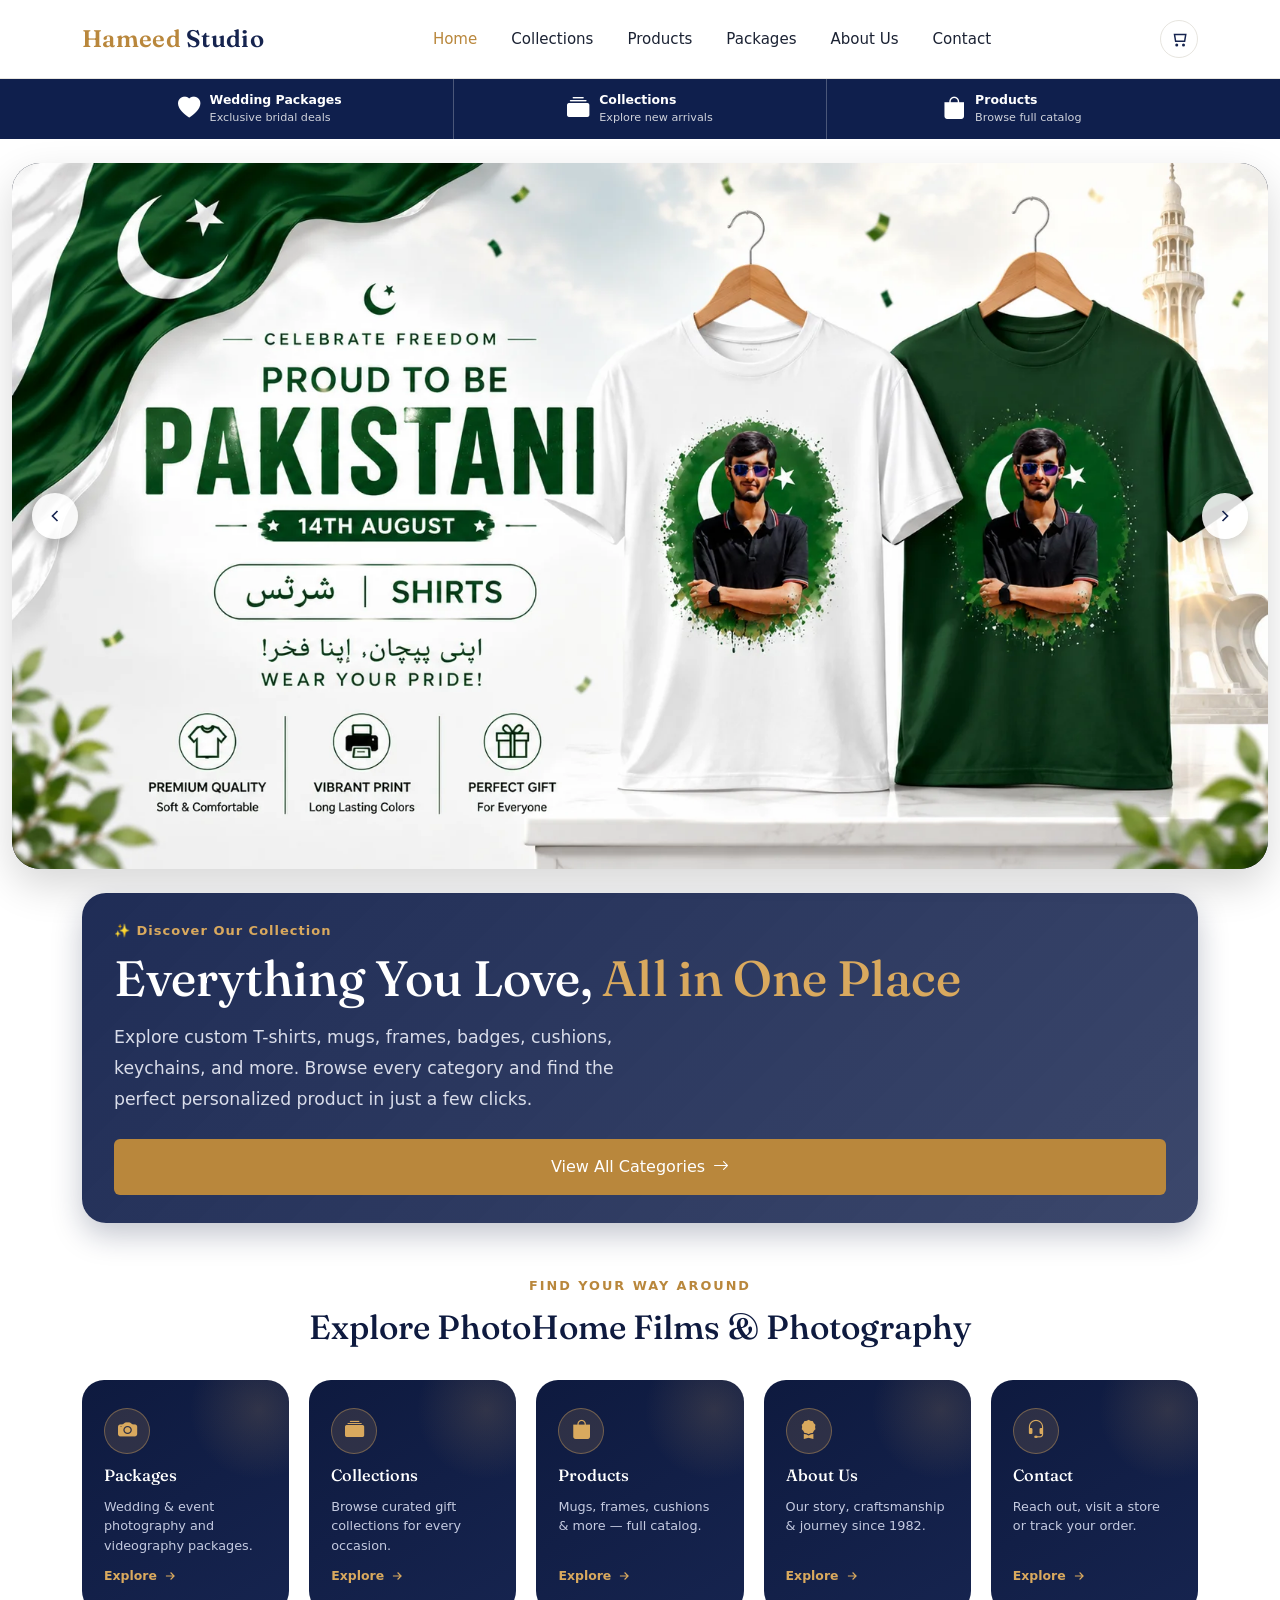
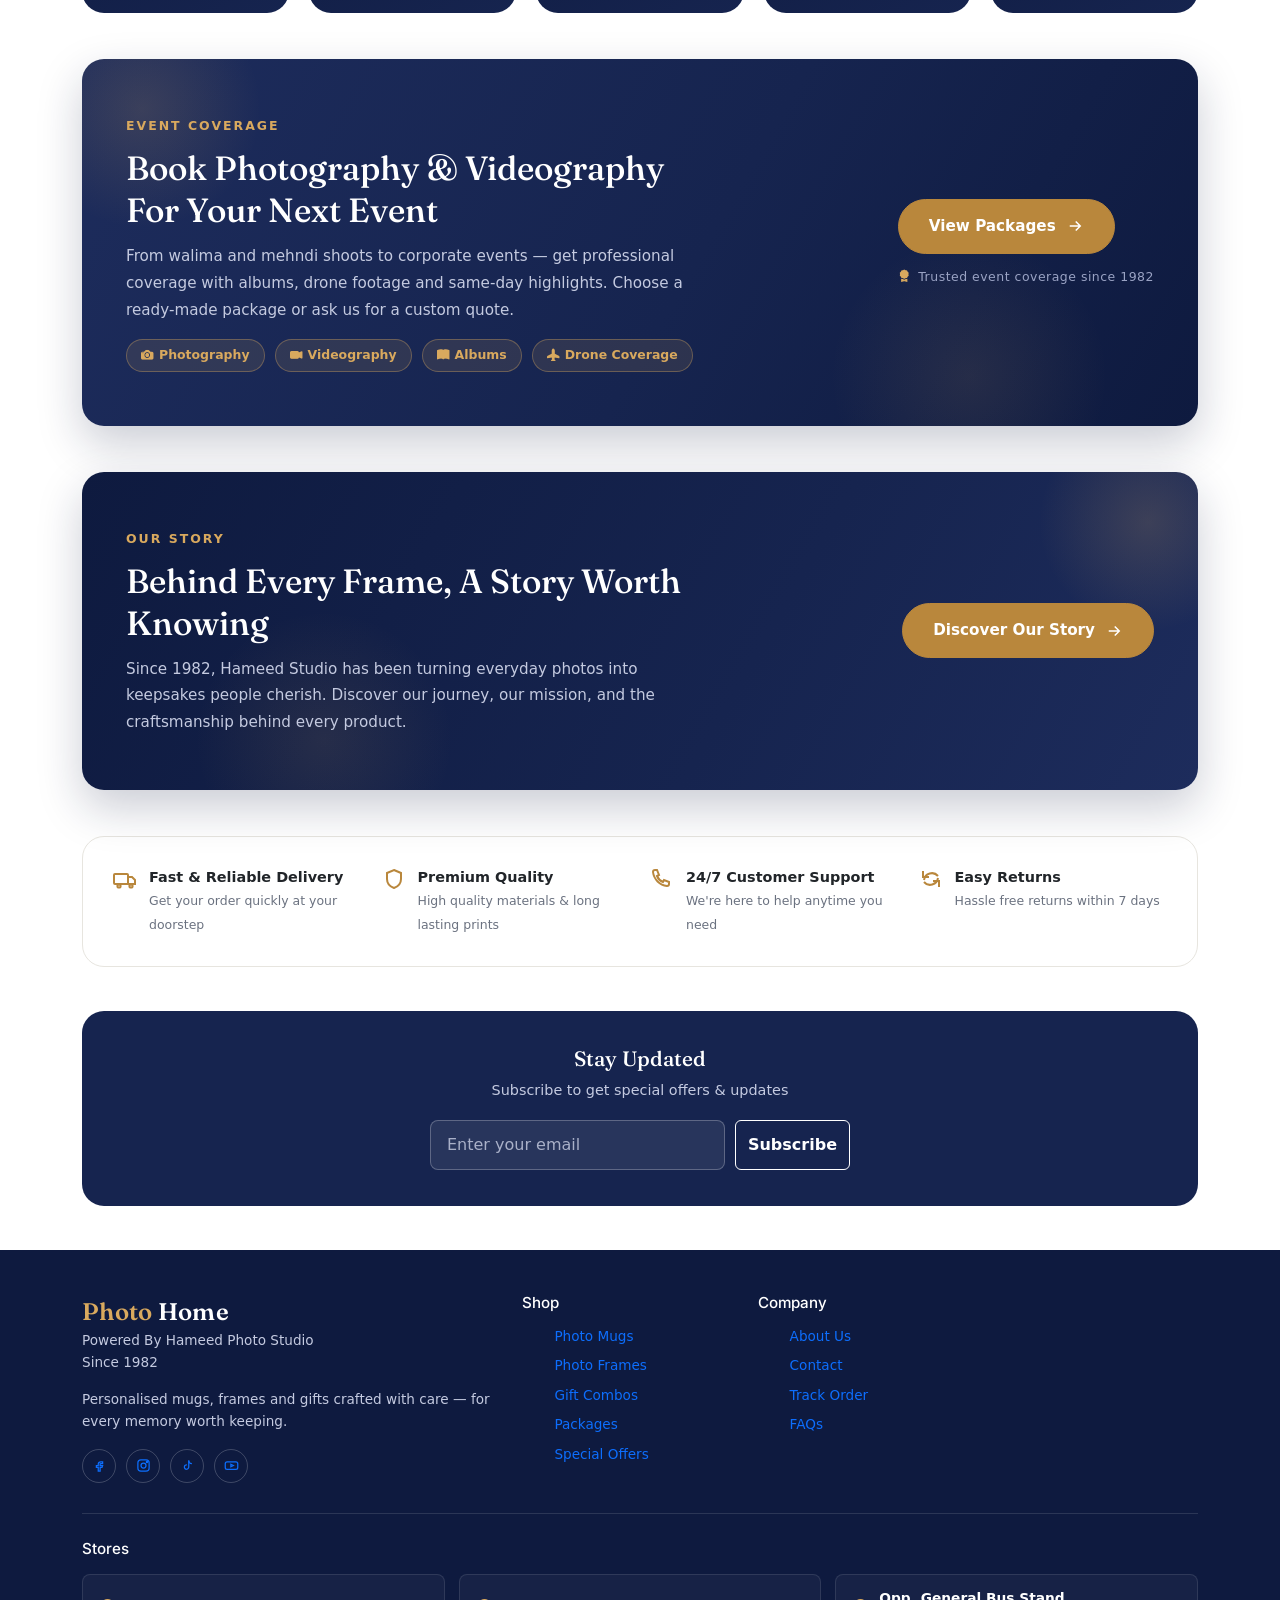
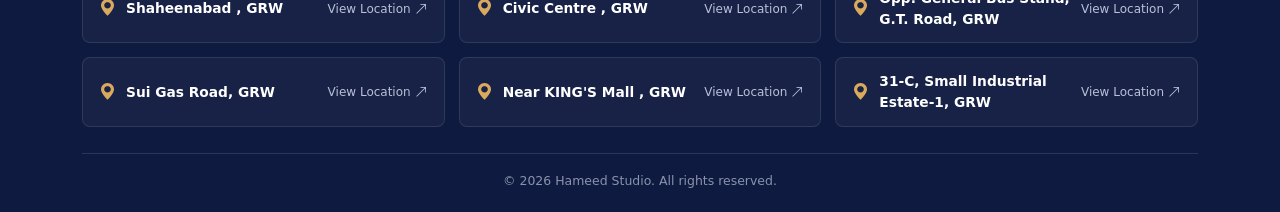
==== index.html @ 4ef89299 "Add files via upload" ====
<!DOCTYPE html>
<html lang="en">

<head>
  <meta charset="UTF-8">
  <meta name="viewport" content="width=device-width, initial-scale=1.0">
 <link rel="icon" type="image/png" href="f.png">
<title>Hameed Photo Studio - PhotoHome </title>
  <link rel="preconnect" href="https://fonts.googleapis.com">
  <link
    href="https://fonts.googleapis.com/css2?family=Fraunces:wght@500;600;700&family=Inter:wght@400;500;600;700&display=swap"
    rel="stylesheet">
  <link rel="stylesheet" href="css/style.css">
  <style>
    /* ---------- Blue info strip (Wedding Packages / Collections / Products) ---------- */
    .info-strip {
      background-color: #0f1f4d;
    }
    .info-strip-inner {
      display: flex;
      align-items: stretch;
      justify-content: center;
    }
    .info-strip-item {
      flex: 1 1 0;
      min-width: 0;
      display: flex;
      align-items: center;
      justify-content: center;
      gap: 10px;
      padding: 12px 24px;
      color: #fff;
      text-decoration: none;
      border-right: 1px solid rgba(255, 255, 255, .25);
      transition: background-color .2s ease, transform .15s ease;
      cursor: pointer;
    }
    .info-strip-item:last-child {
      border-right: none;
    }
    .info-strip-item:hover,
    .info-strip-item:focus-visible {
      background-color: rgba(255, 255, 255, .1);
      color: #fff;
    }
    .info-strip-item:active {
      transform: scale(0.98);
    }
    .info-strip-icon {
      font-size: 1.4rem;
      flex-shrink: 0;
      transition: color .2s ease;
    }
    .info-strip-item:hover .info-strip-icon {
      color: var(--gold, #d9a95e);
    }
    .info-strip-text {
      display: flex;
      flex-direction: column;
      text-align: left;
      min-width: 0;
    }
    .info-strip-text .title {
      font-size: .78rem;
      font-weight: 700;
      white-space: nowrap;
      overflow: hidden;
      text-overflow: ellipsis;
      display: flex;
      align-items: center;
      gap: 6px;
    }
    .info-strip-text .title .bi-chevron-right {
      font-size: .6rem;
      opacity: 0;
      transform: translateX(-3px);
      transition: opacity .2s ease, transform .2s ease;
    }
    .info-strip-item:hover .title .bi-chevron-right {
      opacity: 1;
      transform: translateX(0);
    }
    .info-strip-text small {
      font-size: .7rem;
      opacity: .8;
      white-space: nowrap;
      overflow: hidden;
      text-overflow: ellipsis;
    }

    @media (max-width: 767px) {
      .info-strip-item {
        flex-direction: column;
        gap: 4px;
        padding: 10px 6px;
        text-align: center;
      }
      .info-strip-icon {
        font-size: 1.15rem;
      }
      .info-strip-text {
        align-items: center;
        text-align: center;
        max-width: 100%;
      }
      .info-strip-text .title {
        font-size: .68rem;
        white-space: normal;
        line-height: 1.15;
      }
      .info-strip-text .title .bi-chevron-right {
        display: none;
      }
      .info-strip-text small {
        display: none;
      }
    }
    /* ---------- Premium "About Us" CTA banner (home page only) ---------- */
    .about-banner{
      position:relative;
      overflow:hidden;
      background:linear-gradient(120deg, var(--navy-dark) 0%, var(--navy) 60%, var(--navy-soft) 100%);
      border-radius:var(--radius-lg);
      padding:54px 44px;
      margin:10px 0 46px;
      display:flex;
      align-items:center;
      justify-content:space-between;
      gap:32px;
      flex-wrap:wrap;
      box-shadow:0 18px 45px rgba(16,26,63,.22);
    }
    .about-banner::before{
      content:"";
      position:absolute;
      top:-60px; right:-60px;
      width:220px; height:220px;
      border-radius:50%;
      background:radial-gradient(circle, rgba(217,169,94,.18) 0%, rgba(217,169,94,0) 70%);
    }
    .about-banner::after{
      content:"";
      position:absolute;
      bottom:-80px; left:10%;
      width:260px; height:260px;
      border-radius:50%;
      background:radial-gradient(circle, rgba(217,169,94,.10) 0%, rgba(217,169,94,0) 70%);
    }
    .about-banner-text{position:relative; z-index:1; max-width:560px;}
    .about-banner .eyebrow{color:var(--gold-light); letter-spacing:2px;}
    .about-banner h2{
      color:#fff;
      font-size:clamp(1.5rem,3vw,2.1rem);
      margin:10px 0 12px;
      line-height:1.25;
    }
    .about-banner p{
      color:#c4cae0;
      font-size:.95rem;
      line-height:1.75;
      margin:0;
    }
    .about-banner-action{
      position:relative;
      z-index:1;
      flex:none;
      display:flex;
      flex-direction:column;
      align-items:flex-start;
      gap:14px;
    }
    .about-banner-btn{
      display:inline-flex;
      align-items:center;
      gap:10px;
      background:var(--gold);
      color:#fff;
      font-weight:700;
      font-size:.95rem;
      padding:15px 30px;
      border-radius:999px;
      border:1px solid var(--gold);
      transition:background .2s ease, transform .2s ease, box-shadow .2s ease;
      box-shadow:0 10px 26px rgba(185,135,60,.35);
    }
    .about-banner-btn svg{width:18px;height:18px;transition:transform .2s ease;}
    .about-banner-btn:hover{
      background:var(--gold-light);
      border-color:var(--gold-light);
      transform:translateY(-2px);
      box-shadow:0 14px 32px rgba(185,135,60,.45);
    }
    .about-banner-btn:hover svg{transform:translateX(4px);}
    .about-banner-since{
      display:flex;
      align-items:center;
      gap:8px;
      color:#9aa3c4;
      font-size:.78rem;
      letter-spacing:.5px;
    }
    .about-banner-since i{color:var(--gold-light);}

    @media (max-width:768px){
      .about-banner{padding:38px 26px; text-align:left;}
      .about-banner-action{width:100%;}
      .about-banner-btn{width:100%; justify-content:center;}
    }

    /* ---------- Event Packages CTA banner (home page only) ---------- */
    .pkg-banner{
      position:relative;
      overflow:hidden;
      background:linear-gradient(120deg, var(--navy-soft) 0%, var(--navy) 55%, var(--navy-dark) 100%);
      border-radius:var(--radius-lg);
      padding:54px 44px;
      margin:36px 0 46px;
      display:flex;
      align-items:center;
      justify-content:space-between;
      gap:32px;
      flex-wrap:wrap;
      box-shadow:0 18px 45px rgba(16,26,63,.22);
    }
    .pkg-banner::before{
      content:"";
      position:absolute;
      top:-70px; left:-60px;
      width:240px; height:240px;
      border-radius:50%;
      background:radial-gradient(circle, rgba(217,169,94,.16) 0%, rgba(217,169,94,0) 70%);
    }
    .pkg-banner::after{
      content:"";
      position:absolute;
      bottom:-90px; right:8%;
      width:280px; height:280px;
      border-radius:50%;
      background:radial-gradient(circle, rgba(217,169,94,.10) 0%, rgba(217,169,94,0) 70%);
    }
    .pkg-banner-text{position:relative; z-index:1; max-width:580px;}
    .pkg-banner .eyebrow{color:var(--gold-light); letter-spacing:2px;}
    .pkg-banner h2{
      color:#fff;
      font-size:clamp(1.5rem,3vw,2.1rem);
      margin:10px 0 12px;
      line-height:1.25;
    }
    .pkg-banner p{
      color:#c4cae0;
      font-size:.95rem;
      line-height:1.75;
      margin:0 0 4px;
    }
    .pkg-banner-tags{
      display:flex;
      flex-wrap:wrap;
      gap:10px;
      margin-top:16px;
    }
    .pkg-banner-tags span{
      display:inline-flex;
      align-items:center;
      gap:6px;
      background:rgba(217,169,94,.12);
      border:1px solid rgba(217,169,94,.35);
      color:var(--gold-light);
      font-size:.78rem;
      font-weight:600;
      padding:6px 14px;
      border-radius:999px;
    }
    .pkg-banner-action{
      position:relative;
      z-index:1;
      flex:none;
      display:flex;
      flex-direction:column;
      align-items:flex-start;
      gap:14px;
    }
    .pkg-banner-btn{
      display:inline-flex;
      align-items:center;
      gap:10px;
      background:var(--gold);
      color:#fff;
      font-weight:700;
      font-size:.95rem;
      padding:15px 30px;
      border-radius:999px;
      border:1px solid var(--gold);
      transition:background .2s ease, transform .2s ease, box-shadow .2s ease;
      box-shadow:0 10px 26px rgba(185,135,60,.35);
    }
    .pkg-banner-btn svg{width:18px;height:18px;transition:transform .2s ease;}
    .pkg-banner-btn:hover{
      background:var(--gold-light);
      border-color:var(--gold-light);
      transform:translateY(-2px);
      box-shadow:0 14px 32px rgba(185,135,60,.45);
    }
    .pkg-banner-btn:hover svg{transform:translateX(4px);}
    .pkg-banner-since{
      display:flex;
      align-items:center;
      gap:8px;
      color:#9aa3c4;
      font-size:.78rem;
      letter-spacing:.5px;
    }
    .pkg-banner-since i{color:var(--gold-light);}

    @media (max-width:768px){
      .pkg-banner{padding:38px 26px; text-align:left;}
      .pkg-banner-action{width:100%;}
      .pkg-banner-btn{width:100%; justify-content:center;}
    }

    /* ---------- Explore / Site Showcase (home page only) ---------- */
    .explore-section{ margin:50px 0 46px; }
    .explore-head{ text-align:center; margin-bottom:32px; }
    .explore-head .eyebrow{ color:var(--gold); letter-spacing:2px; font-weight:600; font-size:.8rem; }
    .explore-head h2{
      color:var(--navy-dark);
      font-size:clamp(1.5rem,3vw,2.1rem);
      margin:10px 0 0;
    }
    .explore-grid{
      display:grid;
      grid-template-columns:repeat(5,1fr);
      gap:20px;
    }
    .explore-card{
      position:relative;
      overflow:hidden;
      display:flex;
      flex-direction:column;
      align-items:flex-start;
      gap:12px;
      background:linear-gradient(150deg, var(--navy-dark) 0%, var(--navy) 100%);
      border-radius:var(--radius-lg);
      padding:28px 22px;
      text-decoration:none;
      box-shadow:0 12px 28px rgba(16,26,63,.18);
      transition:transform .25s ease, box-shadow .25s ease;
    }
    .explore-card::after{
      content:"";
      position:absolute;
      top:-40px; right:-40px;
      width:140px; height:140px;
      border-radius:50%;
      background:radial-gradient(circle, rgba(217,169,94,.16) 0%, rgba(217,169,94,0) 70%);
    }
    .explore-card:hover{
      transform:translateY(-6px);
      box-shadow:0 18px 38px rgba(16,26,63,.28);
    }
    .explore-icon{
      position:relative;
      z-index:1;
      width:46px; height:46px;
      display:flex;
      align-items:center;
      justify-content:center;
      border-radius:50%;
      background:rgba(217,169,94,.15);
      border:1px solid rgba(217,169,94,.4);
      color:var(--gold-light);
      font-size:1.2rem;
    }
    .explore-card h3{
      position:relative;
      z-index:1;
      color:#fff;
      font-size:1.02rem;
      margin:0;
    }
    .explore-card p{
      position:relative;
      z-index:1;
      color:#c4cae0;
      font-size:.8rem;
      line-height:1.5;
      margin:0;
    }
    .explore-card .explore-arrow{
      position:relative;
      z-index:1;
      margin-top:auto;
      display:inline-flex;
      align-items:center;
      gap:6px;
      color:var(--gold-light);
      font-weight:600;
      font-size:.78rem;
      transition:gap .2s ease;
    }
    .explore-card .explore-arrow svg{ width:14px; height:14px; }
    .explore-card:hover .explore-arrow{ gap:10px; }

    @media (max-width:992px){
      .explore-grid{ grid-template-columns:repeat(3,1fr); }
    }
    @media (max-width:576px){
      .explore-grid{ grid-template-columns:repeat(2,1fr); gap:14px; }
      .explore-card{ padding:20px 16px; }
    }
  </style>
    <link rel="stylesheet" href="https://cdn.jsdelivr.net/npm/bootstrap-icons@1.11.3/font/bootstrap-icons.css">
  <link rel="stylesheet" href="./bootstrap-5.3.8/dist/css/bootstrap.css">
  <link href="https://cdn.jsdelivr.net/npm/bootstrap@5.3.8/dist/css/bootstrap.min.css" rel="stylesheet"
    integrity="sha384-sRIl4kxILFvY47J16cr9ZwB07vP4J8+LH7qKQnuqkuIAvNWLzeN8tE5YBujZqJLB" crossorigin="anonymous">
  <script src="https://cdn.jsdelivr.net/npm/bootstrap@5.3.8/dist/js/bootstrap.bundle.min.js"
    integrity="sha384-FKyoEForCGlyvwx9Hj09JcYn3nv7wiPVlz7YYwJrWVcXK/BmnVDxM+D2scQbITxI"
    crossorigin="anonymous"></script>

</head>

<body>
  <div class="col-md-12">

    

    <header class="site-header">
      <div class="container">
        <a href="index.html" class="logo">Hameed <span>Studio</span></a>
        <nav class="main-nav">
          <a href="index.html" class="active">Home</a>
          <a href="./coll.html">Collections</a>
          <a href="products.html">Products</a>
          <a href="packages.html">Packages</a>
          <a href="about.html">About Us</a>
          <a href="contact.html">Contact</a>
        </nav>
        <div class="header-icons">
          
          <a href="cart.html" class="icon-btn" aria-label="Cart">
            <svg viewBox="0 0 24 24" fill="none" stroke="currentColor" stroke-width="2">
              <path d="M6 6h15l-1.5 9h-12z" />
              <circle cx="9" cy="20" r="1" />
              <circle cx="18" cy="20" r="1" />
            </svg>
            <span class="cart-count">0</span>
          </a>
        
          <button class="hamburger" aria-label="Menu">
            <svg viewBox="0 0 24 24" fill="none" stroke="currentColor" stroke-width="2">
              <path d="M3 6h18M3 12h18M3 18h18" />
            </svg>
          </button>
        </div>
      </div>
      <nav class="mobile-nav">
        <a href="index.html">Home</a>
        <a href="coll.html">Collections</a>
        <a href="products.html">Products</a>
        <a href="packages.html">Packages</a>
        <a href="about.html">About Us</a>
        <a href="contact.html">Contact</a>
      </nav>
    </header>

  <div>
  <div class="info-strip">
    <div class="container">
      <div class="info-strip-inner">

        <!-- Wedding Packages -->
        <a href="packages.html" class="info-strip-item">
          <i class="bi bi-heart-fill info-strip-icon"></i>
          <span class="info-strip-text">
            <span class="title">Wedding Packages <i class="bi bi-chevron-right"></i></span>
            <small>Exclusive bridal deals</small>
          </span>
        </a>

        <!-- Collections -->
        <a href="coll.html" class="info-strip-item">
          <i class="bi bi-collection-fill info-strip-icon"></i>
          <span class="info-strip-text">
            <span class="title">Collections <i class="bi bi-chevron-right"></i></span>
            <small>Explore new arrivals</small>
          </span>
        </a>

        <!-- Products -->
        <a href="products.html" class="info-strip-item">
          <i class="bi bi-bag-fill info-strip-icon"></i>
          <span class="info-strip-text">
            <span class="title">Products <i class="bi bi-chevron-right"></i></span>
            <small>Browse full catalog</small>
          </span>
        </a>

      </div>
    </div>
  </div>
</div>
    <!-- ============================================================
     HERO — REBUILT
     Slider is a real transform-based track: fixed 16:9 rectangle on
     every screen size, works with touch swipe / mouse drag, plus
     arrow buttons and dots (see the script near the bottom of this
     file). To change images: swap the src on each .hero-slide img
     below — keep photos roughly 16:9 so nothing looks cropped odd.
     Text block: edit the heading/paragraph/button directly.
     ============================================================ -->
<!-- ================= HERO ================= -->

<section class="hero">
  <div class="container-fluid">
    <div class="hero-slider" id="heroSlider" aria-label="Featured gallery slider">
      <div class="hero-slider-track" id="heroTrack">
        <div class="hero-slide"><img src="h145.webp" alt="Featured gift collection" draggable="false"></div>
        <div class="hero-slide"><img src="h146.webp" alt="Custom gift display" draggable="false"></div>
        <div class="hero-slide"><img src="h143.webp" alt="Premium personalized gifts" draggable="false"></div>
        <div class="hero-slide"><img src="h141.webp" alt="Elegant gift setup" draggable="false"></div>
        <div class="hero-slide"><img src="h142.webp" alt="Gift box styling" draggable="false"></div>
        <div class="hero-slide"><img src="h144.webp" alt="Personalized mug presentation" draggable="false"></div>
      </div>

      <button class="hero-slider-btn prev" type="button" aria-label="Previous image">
        <svg viewBox="0 0 24 24" fill="none" stroke="currentColor" stroke-width="2"><path d="M15 6l-6 6 6 6"/></svg>
      </button>
      <button class="hero-slider-btn next" type="button" aria-label="Next image">
        <svg viewBox="0 0 24 24" fill="none" stroke="currentColor" stroke-width="2"><path d="M9 6l6 6-6 6"/></svg>
      </button>

      <div class="hero-dots" id="heroDots"></div>
    </div>

   <div class="container">
    <div class="hero-content">
      <span class="hero-eyebrow">✨ Discover Our Collection</span>

      <h1>Everything You Love, <em>All in One Place</em></h1>

      <p>
        Explore custom T-shirts, mugs, frames, badges, cushions,
        keychains, and more. Browse every category and find the
        perfect personalized product in just a few clicks.
      </p>
      <a href="./coll.html" class="btn btn-gold">View All Categories <i class="bi bi-arrow-right"></i></a>
    </div></div>
  </div>
</section>





<!-- ============== HERO END ============== -->
    <main class="container">


      <!-- <section class="section" id="featured">
        <div class="section-head">
          <span class="eyebrow">Handpicked For You</span>
          <h2>14 August Special</h2>
          <div class="divider-heart">♥</div>
        </div>
        <div class="product-grid square-cards" id="featured-grid"></div>
      </section>

      <div style="text-align: center;">
        <a href="coll.html" class="btn fw-bold btn-outline-secondary" style="color: black;">Explore More Collections
          <svg viewBox="0 0 24 24" fill="none" stroke="currentColor" stroke-width="2">
            <path d="M5 12h14M13 6l6 6-6 6" />
          </svg>
        </a>
      </div> -->
      <section class="explore-section">
        <div class="explore-head">
          <span class="eyebrow">Find Your Way Around</span>
          <h2>Explore PhotoHome Films & Photography</h2>
        </div>
        <div class="explore-grid">
          
           <a href="packages.html" class="explore-card">
            <span class="explore-icon"><i class="bi bi-camera-fill"></i></span>
            <h3>Packages</h3>
            <p>Wedding & event photography and videography packages.</p>
            <span class="explore-arrow">Explore <svg viewBox="0 0 24 24" fill="none" stroke="currentColor" stroke-width="2"><path d="M5 12h14M13 6l6 6-6 6"/></svg></span>
          </a>
          <a href="coll.html" class="explore-card">
            <span class="explore-icon"><i class="bi bi-collection-fill"></i></span>
            <h3>Collections</h3>
            <p>Browse curated gift collections for every occasion.</p>
            <span class="explore-arrow">Explore <svg viewBox="0 0 24 24" fill="none" stroke="currentColor" stroke-width="2"><path d="M5 12h14M13 6l6 6-6 6"/></svg></span>
          </a>
          <a href="products.html" class="explore-card">
            <span class="explore-icon"><i class="bi bi-bag-fill"></i></span>
            <h3>Products</h3>
            <p>Mugs, frames, cushions & more — full catalog.</p>
            <span class="explore-arrow">Explore <svg viewBox="0 0 24 24" fill="none" stroke="currentColor" stroke-width="2"><path d="M5 12h14M13 6l6 6-6 6"/></svg></span>
          </a>
         
          <a href="about.html" class="explore-card">
            <span class="explore-icon"><i class="bi bi-award-fill"></i></span>
            <h3>About Us</h3>
            <p>Our story, craftsmanship & journey since 1982.</p>
            <span class="explore-arrow">Explore <svg viewBox="0 0 24 24" fill="none" stroke="currentColor" stroke-width="2"><path d="M5 12h14M13 6l6 6-6 6"/></svg></span>
          </a>
          <a href="contact.html" class="explore-card">
            <span class="explore-icon"><i class="bi bi-headset"></i></span>
            <h3>Contact</h3>
            <p>Reach out, visit a store or track your order.</p>
            <span class="explore-arrow">Explore <svg viewBox="0 0 24 24" fill="none" stroke="currentColor" stroke-width="2"><path d="M5 12h14M13 6l6 6-6 6"/></svg></span>
          </a>
        </div>
      </section>

<div class="pkg-banner">
        <div class="pkg-banner-text">
          <span class="eyebrow">Event Coverage</span>
          <h2>Book Photography &amp; Videography For Your Next Event</h2>
          <p>From walima and mehndi shoots to corporate events — get professional coverage with albums, drone footage and same-day highlights. Choose a ready-made package or ask us for a custom quote.</p>
          <div class="pkg-banner-tags">
            <span><i class="bi bi-camera-fill"></i> Photography</span>
            <span><i class="bi bi-camera-video-fill"></i> Videography</span>
            <span><i class="bi bi-book-fill"></i> Albums</span>
            <span><i class="bi bi-airplane-fill"></i> Drone Coverage</span>
          </div>
        </div>
        <div class="pkg-banner-action">
          <a href="packages.html" class="pkg-banner-btn">
            View Packages
            <svg viewBox="0 0 24 24" fill="none" stroke="currentColor" stroke-width="2"><path d="M5 12h14M13 6l6 6-6 6"/></svg>
          </a>
          <div class="pkg-banner-since"> <i class="bi bi-award-fill"></i> Trusted event coverage since 1982</div>
        </div>
      </div>

     

      <div class="about-banner">
        <div class="about-banner-text">
          <span class="eyebrow">Our Story</span>
          <h2>Behind Every Frame, A Story Worth Knowing</h2>
          <p>Since 1982, Hameed Studio has been turning everyday photos into keepsakes people cherish. Discover our journey, our mission, and the craftsmanship behind every product.</p>
        </div>
        <div class="about-banner-action">
          <a href="about.html" class="about-banner-btn">
            Discover Our Story
            <svg viewBox="0 0 24 24" fill="none" stroke="currentColor" stroke-width="2"><path d="M5 12h14M13 6l6 6-6 6"/></svg>
          </a>
        </div>
      </div>

       <div class="feature-strip">
        <div class="feature-item"><svg viewBox="0 0 24 24" fill="none" stroke="currentColor" stroke-width="2">
            <rect x="1" y="7" width="14" height="10" rx="1" />
            <path d="M15 10h4l3 3v4h-7z" />
            <circle cx="6" cy="19" r="1.6" />
            <circle cx="18" cy="19" r="1.6" />
          </svg>
          <div><b>Fast & Reliable Delivery</b><span>Get your order quickly at your doorstep</span></div>
        </div>
        <div class="feature-item"><svg viewBox="0 0 24 24" fill="none" stroke="currentColor" stroke-width="2">
            <path d="M12 3l7 3v6c0 4.5-3 7.5-7 9-4-1.5-7-4.5-7-9V6z" />
          </svg>
          <div><b>Premium Quality</b><span>High quality materials & long lasting prints</span></div>
        </div>
        <div class="feature-item"><svg viewBox="0 0 24 24" fill="none" stroke="currentColor" stroke-width="2">
            <path d="M3 5a2 2 0 012-2h2l2 5-2 1a11 11 0 006 6l1-2 5 2v2a2 2 0 01-2 2A16 16 0 013 5z" />
          </svg>
          <div><b>24/7 Customer Support</b><span>We're here to help anytime you need</span></div>
        </div>
        <div class="feature-item"><svg viewBox="0 0 24 24" fill="none" stroke="currentColor" stroke-width="2">
            <path d="M4 4v6h6M20 20v-6h-6" />
            <path d="M5 15a8 8 0 0014-4M19 9a8 8 0 00-14 4" />
          </svg>
          <div><b>Easy Returns</b><span>Hassle free returns within 7 days</span></div>
        </div>
      </div>

      

      <div class="newsletter" >
        <h3>Stay Updated</h3>
        <p>Subscribe to get special offers & updates</p>
        <form class="newsletter-form" onsubmit="event.preventDefault(); showToast('Subscribed successfully');">
          <input type="email" placeholder="Enter your email" required>
          <button class="btn fw-bold" type="submit" style="color: #fff;  border:1px solid white;">Subscribe</button>
        </form>
      </div>

    </main>

    <footer class="site-footer" id="footer-section">
      <div class="container">
        <div class="footer-grid">
          <div>
                <a href="index.html" class="logo" style="color: #d9a95e;">Photo <span style="color: #fff;">Home</span></a>
            <p>Powered By Hameed Photo Studio <br> Since 1982</p>
                <p>Personalised mugs, frames and gifts crafted with care — for every memory worth keeping.</p>
            <div class="social-row">
              <a href="https://www.facebook.com/share/1FpU9w5zaE/?mibextid=wwXIfr" aria-label="Facebook"><svg viewBox="0 0 24 24" fill="none" stroke="currentColor"
                  stroke-width="2">
                  <path d="M14 9h3V6h-3a4 4 0 00-4 4v2H7v3h3v6h3v-6h3l1-3h-4v-2a1 1 0 011-1z" />
                </svg></a>
              <a href="https://www.instagram.com/photohome92?utm_source=ig_web_button_share_sheet&igsh=ZDNlZDc0MzIxNw==" aria-label="Instagram"><svg viewBox="0 0 24 24" fill="none" stroke="currentColor"
                  stroke-width="2">
                  <rect x="3" y="3" width="18" height="18" rx="5" />
                  <circle cx="12" cy="12" r="4" />
                  <circle cx="17.5" cy="6.5" r="1" />
                </svg></a>
              <a href="https://www.tiktok.com/@mubbasharhameed?_r=1&_d=el9mgd0d287khg&sec_uid=MS4wLjABAAAAEWGDdGhFYpXPYLI64K3etRBabU9BoQK030XQkEzIUqg5eX-70fOCUuhP2rF45krd&share_author_id=6718066188109317126&sharer_language=en&source=h5_m&u_code=d7ci6beak2mieh&item_author_type=1&utm_source=copy&tt_from=copy&enable_checksum=1&utm_medium=ios&share_link_id=FFA231FA-F292-4E8D-B7E1-EBB115551BD9&user_id=6718066188109317126&sec_user_id=MS4wLjABAAAAEWGDdGhFYpXPYLI64K3etRBabU9BoQK030XQkEzIUqg5eX-70fOCUuhP2rF45krd&social_share_type=4&ug_btm=b8727,b0&utm_campaign=client_share&share_app_id=1233" aria-label="TikTok"><svg viewBox="0 0 24 24" fill="none" stroke="currentColor"
                  stroke-width="2">
                  <path d="M14 4v10.5a3.5 3.5 0 11-3-3.46" />
                  <path d="M14 4a5 5 0 005 5" />
                </svg></a>
              <a href="https://youtube.com/@hameedphotostudio9298?si=7_X4aQQ2ddpOKIj0" aria-label="YouTube"><svg viewBox="0 0 24 24" fill="none" stroke="currentColor"
                  stroke-width="2">
                  <rect x="2" y="6" width="20" height="12" rx="3" />
                  <path d="M11 10l4 2-4 2z" />
                </svg></a>
            </div>
          </div>
          <div>
            <h4>Shop</h4>
            <ul>
              <li><a href="products.html">Photo Mugs</a></li>
              <li><a href="products.html">Photo Frames</a></li>
              <li><a href="products.html">Gift Combos</a></li>
              <li><a href="packages.html">Packages</a></li>
              <li><a href="products.html">Special Offers</a></li>
            </ul>
          </div>
          <div>
            <h4>Company</h4>
            <ul>
              <li><a href="about.html">About Us</a></li>
              <li><a href="contact.html">Contact</a></li>
              <li><a href="contact.html">Track Order</a></li>
              <li><a href="about.html">FAQs</a></li>
            </ul>
          </div>
         
        </div>

        <div class="footer-stores">
          <h4>Stores</h4>
          <div class="store-grid">
            <a class="store-item" href="https://maps.app.goo.gl/Ns7Nab46HfmEYiUe8" target="_blank" rel="noopener noreferrer">
              <i class="bi bi-geo-alt-fill"></i>
              <span class="store-name">Shaheenabad , GRW</span>
              <span class="store-view">View Location <i class="bi bi-arrow-up-right"></i></span>
            </a>
            <a class="store-item" href="https://maps.app.goo.gl/9WUnMPao4esh6DT9A" target="_blank" rel="noopener noreferrer">
              <i class="bi bi-geo-alt-fill"></i>
              <span class="store-name">Civic Centre , GRW</span>
              <span class="store-view">View Location <i class="bi bi-arrow-up-right"></i></span>
            </a>
            <a class="store-item" href="https://maps.app.goo.gl/9Dsx5iBLH7k877bQ9" target="_blank" rel="noopener noreferrer">
              <i class="bi bi-geo-alt-fill"></i>
              <span class="store-name"> Opp. General Bus Stand, G.T. Road, GRW</span>
              <span class="store-view">View Location <i class="bi bi-arrow-up-right"></i></span>
            </a>
            <a class="store-item" href="https://maps.app.goo.gl/rNb89twX9jYsZD4z9" target="_blank" rel="noopener noreferrer">
              <i class="bi bi-geo-alt-fill"></i>
              <span class="store-name">Sui Gas Road, GRW</span>
              <span class="store-view">View Location <i class="bi bi-arrow-up-right"></i></span>
            </a>
            <a class="store-item" href="https://maps.app.goo.gl/7EHVBnwbSZJgqomSA" target="_blank" rel="noopener noreferrer">
              <i class="bi bi-geo-alt-fill"></i>
              <span class="store-name">Near KING'S Mall , GRW</span>
              <span class="store-view">View Location <i class="bi bi-arrow-up-right"></i></span>
            </a>
            <a class="store-item" href="https://maps.app.goo.gl/yhW7ZsPJetTutuQg9" target="_blank" rel="noopener noreferrer">
              <i class="bi bi-geo-alt-fill"></i>
              <span class="store-name">31-C, Small Industrial Estate-1, GRW</span>
              <span class="store-view">View Location <i class="bi bi-arrow-up-right"></i></span>
            </a>
          </div>
        </div>

        <div class="footer-bottom">© 2026 Hameed Studio. All rights reserved.</div>
      </div>
    </footer>

  </div>

    <script src="js/products.js"></script>
  <script src="js/cart.js"></script>
  <script src="js/main.js"></script>
  <script>
    // ===== HERO SLIDER — touch swipe, drag, buttons, dots =====
    (function () {
      const slider = document.getElementById('heroSlider');
      if (!slider) return;

      const track = document.getElementById('heroTrack');
      const slides = Array.from(track.children);
      const dotsWrap = document.getElementById('heroDots');
      const prevBtn = slider.querySelector('.hero-slider-btn.prev');
      const nextBtn = slider.querySelector('.hero-slider-btn.next');

      let index = 0;
      let startX = 0;
      let deltaX = 0;
      let dragging = false;
      let autoplayTimer = null;

      // build dots
      slides.forEach((_, i) => {
        const dot = document.createElement('button');
        dot.className = 'hero-dot' + (i === 0 ? ' active' : '');
        dot.type = 'button';
        dot.setAttribute('aria-label', 'Go to slide ' + (i + 1));
        dot.addEventListener('click', () => goTo(i));
        dotsWrap.appendChild(dot);
      });
      const dots = Array.from(dotsWrap.children);

      function update(withTransition = true) {
        track.style.transition = withTransition ? '' : 'none';
        track.style.transform = 'translateX(' + (-index * 100) + '%)';
        dots.forEach((d, i) => d.classList.toggle('active', i === index));
      }

      function goTo(i) {
        index = (i + slides.length) % slides.length;
        update();
        restartAutoplay();
      }

      function next() { goTo(index + 1); }
      function prev() { goTo(index - 1); }

      prevBtn.addEventListener('click', prev);
      nextBtn.addEventListener('click', next);

      // ---- touch swipe ----
      track.addEventListener('touchstart', (e) => {
        startX = e.touches[0].clientX;
        dragging = true;
        track.style.transition = 'none';
        stopAutoplay();
      }, { passive: true });

      track.addEventListener('touchmove', (e) => {
        if (!dragging) return;
        deltaX = e.touches[0].clientX - startX;
        const percent = (deltaX / slider.offsetWidth) * 100;
        track.style.transform = 'translateX(' + (-index * 100 + percent) + '%)';
      }, { passive: true });

      track.addEventListener('touchend', () => {
        dragging = false;
        track.style.transition = '';
        if (Math.abs(deltaX) > slider.offsetWidth * 0.15) {
          deltaX < 0 ? next() : prev();
        } else {
          update();
        }
        deltaX = 0;
        restartAutoplay();
      });

      // ---- mouse drag (desktop) ----
      track.addEventListener('mousedown', (e) => {
        startX = e.clientX;
        dragging = true;
        track.style.transition = 'none';
        stopAutoplay();
      });
      window.addEventListener('mousemove', (e) => {
        if (!dragging) return;
        deltaX = e.clientX - startX;
        const percent = (deltaX / slider.offsetWidth) * 100;
        track.style.transform = 'translateX(' + (-index * 100 + percent) + '%)';
      });
      window.addEventListener('mouseup', () => {
        if (!dragging) return;
        dragging = false;
        track.style.transition = '';
        if (Math.abs(deltaX) > slider.offsetWidth * 0.15) {
          deltaX < 0 ? next() : prev();
        } else {
          update();
        }
        deltaX = 0;
        restartAutoplay();
      });

      // ---- autoplay ----
      function startAutoplay() {
        autoplayTimer = setInterval(next, 2500);
      }
      function stopAutoplay() {
        clearInterval(autoplayTimer);
      }
      function restartAutoplay() {
        stopAutoplay();
        startAutoplay();
      }

      update(false);
      startAutoplay();
    })();

    document.querySelectorAll('.scroll-link').forEach(link => {
      link.addEventListener('click', (event) => {
        const targetId = link.getAttribute('href');
        if (targetId && targetId.startsWith('#')) {
          event.preventDefault();
          const target = document.querySelector(targetId);
          if (target) {
            target.scrollIntoView({ behavior: 'smooth', block: 'start' });
          }
        }
      });
    });

    const dealIds = ["deal-14-august-shirt", "deal-14-august-badge", "deal-14-august-mug", "deal-magic-cushion"];
    const dealItems = dealIds.map(id => PRODUCTS.find(p => p.id === id)).filter(Boolean);
    renderProductGrid(document.getElementById("featured-grid"), dealItems);
  </script>
</body>

</html>
---- css/style.css ----
/* ============================================================
   HAMEED STUDIO — Design tokens
   Change the values in :root to re-theme the whole site.
   ============================================================ */
:root{
  --navy-dark:#0e1a3f;
  --navy:#16244f;
  --navy-soft:#1d2c5c;
  --gold:#b9873c;
  --gold-light:#d9a95e;
  --cream:#faf7f2;
  --white:#ffffff;
  --text:#1b2233;
  --muted:#6b7280;
  --border:#e7e5df;
  --success:#1f9d55;
  --danger:#d64545;
  --radius-sm:8px;  
  --radius:14px;
  --radius-lg:22px;
  --shadow-sm:0 2px 8px rgba(16,26,63,.06);
  --shadow:0 8px 28px rgba(16,26,63,.10);
  --shadow-lg:0 18px 45px rgba(16,26,63,.16);
  --maxw:1240px;
  --font-display:'Fraunces', 'Georgia', serif;
  --font-body:'Inter', -apple-system, BlinkMacSystemFont, sans-serif;
}

*,*::before,*::after{box-sizing:border-box;}
html{scroll-behavior:smooth;}
body{
  margin:0;
  font-family:var(--font-body);
  color:var(--text);
  background:var(--cream);
  -webkit-font-smoothing:antialiased;
}
img{max-width:100%;display:block;}
a{color:inherit;text-decoration:none;}
/* Remove underlines everywhere — overrides Bootstrap or inline link styles */
a, a * , u, .underline{ 
  text-decoration: none !important;
  box-shadow: none !important;
}
button{font-family:inherit;cursor:pointer;}
ul{list-style:none;margin:0;padding:0;}
h1,h2,h3,h4{font-family:var(--font-display);margin:0;line-height:1.15;}
:focus-visible{outline:2px solid var(--gold);outline-offset:2px;}

.container{
  max-width:var(--maxw);
  margin:0 auto;
  padding:0 24px;
}

/* ---------- Utility strip (trust badges) ---------- */
.trust-strip{
  background:var(--navy);
  color:#fff;
}
.trust-strip .container{
  display:flex;
  align-items:center;
  justify-content:space-evenly;
  flex-wrap:wrap;
  gap:20px;
  padding-top:14px;
  padding-bottom:14px;
}
.trust-item{
  display:flex;
  align-items:center;
  justify-content:center;
  gap:10px;
  white-space:nowrap;
  font-size:.82rem;
  flex:1 1 auto;
}
.trust-item svg{flex:none;width:20px;height:20px;stroke:var(--gold-light);}
.trust-item b{display:block;font-size:.86rem;font-weight:600;}
.trust-item span{color:#b9c0d8;font-size:.76rem;}

/* Backwards compatibility for new trust-strip markup (container-fluid) */
.container-fluid.text-white.py-2{
  background:var(--navy);
  color:#fff;
}
.container-fluid.text-white.py-2 .container{
  display:flex;
  align-items:center;
  justify-content:space-evenly;
  flex-wrap:wrap;
  gap:20px; 
  padding-top:8px;
  padding-bottom:8px;
}
.container-fluid.text-white.py-2 .col-4{display:flex;align-items:center;justify-content:center;gap:10px;white-space:nowrap;}
.container-fluid.text-white.py-2 i{color:var(--gold-light);}



.site-header{
  background:#fff;
  border-bottom:1px solid var(--border);
  position:sticky;
  top:0;
  z-index:50;
}
.site-header .container{
  display:flex;
  align-items:center;
  justify-content:space-between;
  height:78px;
}
.logo{
  font-family:var(--font-display);
  font-weight:600;
  font-size:1.5rem;
  color:var(--gold);
  letter-spacing:.3px;
  text-decoration: none;
}
.logo span{color:var(--navy);}
.main-nav{
  display:flex;
  align-items:center;
  gap:34px;
}
.main-nav a{
  font-size:.94rem;
  font-weight:500;
  color:var(--text);
  position:relative;
  padding:4px 0;
}
.main-nav a.active,.main-nav a:hover{color:var(--gold);}
.header-icons{
  display:flex;
  align-items:center;
  gap:20px;
}
.icon-btn{
  position:relative;
  width:38px;height:38px;
  display:flex;align-items:center;justify-content:center;
  border-radius:50%;
  border:1px solid var(--border);
  background:#fff;
  color:var(--navy);
}
.icon-btn:hover{background:var(--cream);}
.icon-btn svg{width:18px;height:18px;}
.cart-count{
  position:absolute;
  top:-6px;right:-6px;
  background:var(--gold);
  color:#fff;
  font-size:.65rem;
  font-weight:700;
  min-width:18px;height:18px;
  border-radius:50%;
  display:flex;align-items:center;justify-content:center;
  padding:0 3px;
}
.hamburger{
  display:none;
  width:38px;height:38px;
  border:none;background:none;
  align-items:center;justify-content:center;
}
.hamburger svg{width:24px;height:24px;}

.mobile-nav{
  display:none;
  flex-direction:column;
  background:#fff;
  border-bottom:1px solid var(--border);
  padding:8px 24px 18px;
}
.mobile-nav.open{display:flex;}
.mobile-nav a{
  padding:12px 0;
  border-bottom:1px solid var(--border);
  font-weight:500;
}
.mobile-nav a.active,
.mobile-nav a:hover{color:var(--gold);}
.mobile-nav a:last-child{border-bottom:none;}
/* =====================================
   HERO — REBUILT
   Rectangle 16:9 slider at every screen size (mobile included).
   6 slides, swipe/drag + arrow buttons + dots, no crossfade hacks —
   real transform-based track (see the script at the bottom of
   index.html for the swipe/drag/dots logic).
   To change images: swap the <img src> on each .hero-slide in
   index.html. Keep photos roughly 16:9 (e.g. 1600x900) so
   object-fit:cover doesn't crop faces/text awkwardly.
===================================== */

.hero{
  padding:16px 0 32px;
  background:none;
}

.hero .container{
  display:flex;
  flex-direction:column;
  gap:18px;
}

/* ---- Slider shell: fixed rectangle, never distorts ---- */
.hero-slider{
  position:relative;
  width:100%;
  aspect-ratio:16 / 9;
  border-radius:18px;
  overflow:hidden;
  background:#0f172a;
  box-shadow:var(--shadow);
  touch-action:pan-y;
  -webkit-user-select:none;
  user-select:none;
  margin-bottom:18px;
}

.hero-slider-track{
  display:flex;
  width:100%;
  height:100%;
  transition:transform .4s cubic-bezier(.22,.61,.36,1);
  will-change:transform;
}

.hero-slide{
  flex:0 0 100%;
  width:100%;
  height:100%;
}

.hero-slide img{
  width:100%;
  height:100%;
  object-fit:cover;
  object-position:center;
  pointer-events:none;
  -webkit-user-drag:none;
}

.hero-slider-btn{
  position:absolute;
  top:50%;
  transform:translateY(-50%);
  z-index:3;
  width:36px;
  height:36px;
  border:none;
  border-radius:50%;
  background:rgba(255,255,255,.85);
  color:var(--navy);
  display:flex;
  align-items:center;
  justify-content:center;
  box-shadow:0 6px 16px rgba(0,0,0,.2);
  cursor:pointer;
}
.hero-slider-btn.prev{left:10px;}
.hero-slider-btn.next{right:10px;}
.hero-slider-btn svg{width:18px;height:18px;}

.hero-dots{
  position:absolute;
  left:0;
  right:0;
  bottom:10px;
  z-index:3;
  display:flex;
  justify-content:center;
  gap:6px;
}
.hero-dot{
  width:7px;
  height:7px;
  padding:0;
  border:none;
  border-radius:50%;
  background:rgba(255,255,255,.55);
  cursor:pointer;
  transition:background .2s ease, width .2s ease;
}
.hero-dot.active{
  width:20px;
  border-radius:4px;
  background:#fff;
}

/* ---- Content panel ---- */
.hero-content{
  width:100%;
  background:var(--navy);
  color:#fff;
  border-radius:18px;
  padding:26px 22px;
  text-align:left;
  box-sizing:border-box;
}

.hero-eyebrow{
  display:block;
  color:var(--gold-light);
  font-size:13px;
  font-weight:700;
  letter-spacing:1px;
  margin-bottom:8px;
}

.hero h1{
  font-size:1.55rem;
  line-height:1.2;
  margin:0 0 10px;
  color:#fff;
}
.hero h1 em{
  color:var(--gold-light);
  font-style:normal;
}

.hero p{
  font-size:15px;
  line-height:1.7;
  color:#d9ddea;
  margin:0 0 20px;
  max-width:100%;
}

.hero .btn{
  width:100%;
  height:50px;
  display:flex;
  align-items:center;
  justify-content:center;
  background-color:var(--gold);
  color:#fff;
}

/* ---- Desktop / tablet: slider gets bigger, content sits below it ---- */
@media (min-width:769px){
  .hero{padding:24px 0 0;}
  .hero .container{position:relative;display:block;}

  .hero-slider{
    border-radius:28px;
    box-shadow:0 16px 40px rgba(0,0,0,.16);
  }
  .hero-slider-btn{width:46px;height:46px;}
  .hero-slider-btn.prev{left:20px;}
  .hero-slider-btn.next{right:20px;}
  .hero-slider-btn svg{width:20px;height:20px;}
  .hero-dots{bottom:18px;gap:8px;}
  .hero-dot{width:8px;height:8px;}
  .hero-dot.active{width:24px;}

  .hero-content{
    margin-top:24px;
    width:100%;
    background:linear-gradient(135deg, rgba(22,36,79,.96), rgba(22,36,79,.84));
    border-radius:24px;
    padding:28px 32px;
    box-shadow:0 12px 30px rgba(16,26,63,.25);
  }

  .hero h1{font-size:2.6rem;margin-bottom:14px;}
  .hero p{font-size:1.08rem;line-height:1.8;margin-bottom:24px;max-width:520px;}
  .hero .btn{width:auto;padding:15px 34px;height:auto;}
}

@media (min-width:1100px){
  .hero h1{font-size:3.1rem;}
}

/* Reusable hero-sized button used outside the hero section */
.btn-hero{
  padding:15px 34px;
  color: white;
  font-size:1rem;
  border-radius:6px;
}
/* ---------- Buttons ---------- */
.btn{
  display:inline-flex;
  align-items:center;
  justify-content:center;
  gap:8px;
  padding:13px 26px;
  border-radius:var(--radius-sm);
  border:1px solid transparent;
  font-weight:600;
  font-size:.92rem;
  text-decoration: none;
  transition:transform .15s ease, background .15s ease;
}
.btn-primary{background:var(--navy);color:#fff;}
.btn-primary:hover{background:var(--navy-soft);}
.btn-gold{background:var(--gold);color:#fff;}
.btn-gold:hover{background:var(--gold-light);}
.btn-outline{background:#fff;color:var(--navy);border-color:var(--border);}
.btn-outline:hover{border-color:var(--navy);}
.btn-block{width:100%;}
.btn svg{width:17px;height:17px;}
.btn:active{transform:scale(.98);}
.btn:disabled{opacity:.5;cursor:not-allowed;}

/* ---------- Category chips ---------- */
.chip-row{
  display:flex;
  flex-wrap:wrap;
  gap:10px;
  margin:28px 0;
  align-items:flex-start;
}
.chip-row.filter-row{
  margin:18px 0 30px;
  overflow-x:auto;
  padding-bottom:4px;
  -webkit-overflow-scrolling:touch;
  flex-wrap:nowrap;
}
.chip-row.filter-row::-webkit-scrollbar{
  height:6px;
}
.chip-row.filter-row::-webkit-scrollbar-thumb{
  background:rgba(0,0,0,.15);
  border-radius:999px;
}
.chip{
  background:#fff;
  border:1px solid var(--border);
  border-radius:999px;
  padding:10px 16px;
  display:flex;
  align-items:center;
  gap:8px;
  min-width:auto;
  height:42px;
  transition:box-shadow .15s ease, transform .15s ease, border-color .15s ease;
  white-space:nowrap;
}
.chip:hover{
  box-shadow:var(--shadow-sm);
  transform:translateY(-1px);
}
.chip.active{
  background:var(--navy);
  color:#fff;
  border-color:var(--navy);
}
.chip.active svg{color:#fff;}
.chip svg{width:18px;height:18px;color:var(--navy);}
.chip b{font-size:.92rem;}
.chip span{font-size:.78rem;color:var(--gold);font-weight:600;}

/* ---------- Section heading ---------- */
.section{padding:48px 0;}
.section-head{
  text-align:center;
  margin-bottom:34px;
}
.eyebrow{
  color:var(--gold);
  font-weight:700;
  letter-spacing:1.5px;
  font-size:.78rem;
  text-transform:uppercase;
}
.section-head h2{
  font-size:clamp(1.5rem,3vw,2.1rem);
  margin-top:6px;
}
.divider-heart{
  color:var(--gold);
  margin-top:10px;
}

/* ---------- Product grid & card ---------- */
.product-grid{
  display:grid;
  grid-template-columns:repeat(4,1fr);
  gap:22px;
}
.product-card{
  background:#fff;
  border:1px solid var(--border);
  border-radius:var(--radius);
  overflow:hidden;
  display:flex;
  flex-direction:column;
  position:relative;
  transition:box-shadow .15s ease, transform .15s ease;
}
.product-card:hover{box-shadow:var(--shadow);transform:translateY(-3px);}
.product-thumb{
  position:relative;
  width:100%;
  aspect-ratio:1/1;
  overflow:hidden;
  background:var(--cream);
}
.product-thumb img{
  width:100%;height:100%;
  object-fit:contain;
  background:#fff;
  transition:transform .3s ease;
}

/* Make product cards square on homepage product grids */
.product-grid.square-cards .product-thumb{
  aspect-ratio:1/1;
}
.product-card:hover .product-thumb img{transform:scale(1.05);}
.badge{
  position:absolute;
  top:10px;left:10px;
  background:var(--gold);
  color:#fff;
  font-size:.68rem;
  font-weight:700;
  padding:4px 9px;
  border-radius:999px;
  z-index:2;
}
.product-info{
  padding:16px 16px 18px;
  display:flex;
  flex-direction:column;
  gap:6px;
  flex:1;
}
.product-info h3{font-size:1rem;font-weight:600;}
.product-info .desc{font-size:.8rem;color:var(--muted);}
.price-row{
  display:flex;
  align-items:baseline;
  gap:8px;
  margin:4px 0 10px;
}
.price{font-weight:700;color:var(--navy);font-size:1.05rem;}
.price-strike{color:var(--muted);text-decoration:line-through;font-size:.85rem;}
.add-cart-btn{
  margin-top:auto;
  background:var(--navy);
  color:#fff;
  border:none;
  border-radius:var(--radius-sm);
  padding:10px;
  font-weight:600;
  font-size:.86rem;
  display:flex;align-items:center;justify-content:center;gap:6px;
}
.add-cart-btn:hover{background:var(--navy-soft);}
.add-cart-btn svg{width:16px;height:16px;}

.view-all-wrap{
  text-align:center;
  margin-top:48px;
  margin-bottom:48px;
  padding:40px 20px;
  background:linear-gradient(135deg, #16244f08 0%, #b9873c08 100%);
  border-radius:var(--radius-lg);
  border:1px solid var(--border);
}

.view-all-wrap .btn{
  font-size:1rem;
  font-weight:600;
  display:inline-flex;
  align-items:center;
  gap:8px;
  transition:all 0.3s ease;
}

.view-all-wrap .btn:hover{
  transform:translateX(4px);
}

/* ---------- Feature footer strip ---------- */
.feature-strip{
  background:#fff;
  border:1px solid var(--border);
  border-radius:var(--radius-lg);
  padding:30px;
  display:grid;
  grid-template-columns:repeat(4,1fr);
  gap:20px;
  margin:44px 0;
}
.feature-item{display:flex;gap:12px;align-items:flex-start;}
.feature-item svg{width:24px;height:24px;color:var(--gold);flex:none;}
.feature-item b{display:block;font-size:.9rem;}
.feature-item span{font-size:.78rem;color:var(--muted);}

/* ---------- Newsletter ---------- */
.newsletter{
  background:var(--navy);
  border-radius:var(--radius-lg);
  padding:36px;
  text-align:center;
  color:#fff;
  margin-bottom:44px;
}
.newsletter h3{font-size:1.3rem;margin-bottom:8px;}
.newsletter p{color:#c4cae0;margin-bottom:18px;font-size:.9rem;}
.newsletter-form{
  display:flex;
  max-width:420px;
  margin:0 auto;
  gap:10px;
}
.newsletter-form input{
  flex:1;
  padding:12px 16px;
  border-radius:var(--radius-sm);
  border:1px solid rgba(255,255,255,.25);
  background:rgba(255,255,255,.08);
  color:#fff;
}
.newsletter-form input::placeholder{color:#a9b0c8;}

/* ---------- Footer ---------- */
.site-footer{
  background:var(--navy-dark);
  color:#c4cae0;
  padding:44px 0 22px;
}
.footer-grid{
  display:grid;
  grid-template-columns:2fr 1fr 1fr 1fr;
  gap:30px;
  margin-bottom:30px;
}
.footer-grid h4{color:#fff;font-size:.95rem;margin-bottom:14px;font-family:var(--font-body);}
.footer-grid li{margin-bottom:9px;font-size:.85rem;}
.footer-grid p{font-size:.85rem;line-height:1.6;}
.social-row{display:flex;gap:10px;margin-top:14px;}
.social-row a{
  width:34px;height:34px;
  border-radius:50%;
  border:1px solid rgba(255,255,255,.2);
  display:flex;align-items:center;justify-content:center;
}
.social-row svg{width:15px;height:15px;}

/* ---------- Footer: Stores ---------- */
.footer-stores{
  border-top:1px solid rgba(255,255,255,.12);
  padding-top:26px;
  margin-bottom:26px;
}
.footer-stores h4{
  color:#fff;
  font-size:.95rem;
  margin-bottom:16px;
  font-family:var(--font-body);
}
.store-grid{
  display:grid;
  grid-template-columns:repeat(3, 1fr);
  gap:14px;
}
.store-item{
  display:flex;
  align-items:center;
  gap:10px;
  background:rgba(255,255,255,.04);
  border:1px solid rgba(255,255,255,.1);
  border-radius:var(--radius-sm);
  padding:13px 16px;
  transition:background .15s ease, border-color .15s ease;
}
.store-item:hover{
  background:rgba(255,255,255,.08);
  border-color:var(--gold-light);
}
.store-item i.bi-geo-alt-fill{
  color:var(--gold-light);
  font-size:1.05rem;
  flex:none;
}
.store-name{
  font-size:.86rem;
  font-weight:600;
  color:#fff;
  flex:1;
}
.store-view{
  display:flex;
  align-items:center;
  gap:4px;
  font-size:.75rem;
  color:#b9c0d8;
  white-space:nowrap;
}
.store-view i{font-size:.8rem;}

.footer-bottom{
  border-top:1px solid rgba(255,255,255,.12);
  padding-top:18px;
  text-align:center;
  font-size:.78rem;
  color:#8b92ac;
}

/* ---------- Breadcrumb ---------- */
.breadcrumb{
  font-size:.85rem;
  color:var(--muted);
  padding:18px 0 0;
}
.breadcrumb a:hover{color:var(--gold);}
.breadcrumb .sep{margin:0 6px;}
.breadcrumb .current{color:var(--navy);font-weight:600;}

.page-title-row{
  display:flex;
  align-items:center;
  justify-content:space-between;
  padding:16px 0 8px;
  flex-wrap:wrap;
  gap:12px;
}
.page-title-row h1{font-size:clamp(1.6rem,3vw,2.2rem);}

/* ---------- All products page ---------- */
.products-layout{
  padding:26px 0 60px;
}
.category-tabs{
  display:flex;
  align-items:center;
  justify-content:center;
  flex-wrap:wrap;
  gap:12px;
  margin-bottom:26px;
}
.cat-tab{
  background:#fff;
  border:1.5px solid var(--border);
  color:var(--navy);
  padding:11px 22px;
  border-radius:999px;
  font-weight:600;
  font-size:.9rem;
  transition:background .15s ease, color .15s ease, border-color .15s ease;
}
.cat-tab:hover{border-color:var(--navy);}
.cat-tab.active{background:var(--navy);border-color:var(--navy);color:#fff;}
.results-bar{
  display:flex;
  justify-content:space-between;
  align-items:center;
  margin-bottom:18px;
  flex-wrap:wrap;
  gap:10px;
}
.results-bar select{
  border:1px solid var(--border);
  border-radius:var(--radius-sm);
  padding:8px 12px;
  font-size:.85rem;
  background:#fff;
}

/* ---------- Product detail ---------- */
.pd-layout{
  display:grid;
  grid-template-columns:1fr 1fr;
  gap:50px;
  padding:22px 0 60px;
  align-items:flex-start;
}
.pd-gallery{
  display:grid;
  grid-template-columns:72px minmax(220px, 1fr);
  gap:12px;
  align-items:start;
}
.pd-thumbs{
  display:flex;
  flex-direction:column;
  gap:10px;
}
.pd-thumb{
  aspect-ratio:1/1;
  border-radius:var(--radius-sm);
  overflow:hidden;
  border:2px solid transparent;
  cursor:pointer;
  background:var(--cream);
}
.pd-thumb img{width:100%;height:100%;object-fit:cover;}
.pd-thumb.active{border-color:var(--gold);}
.pd-main-image{
  position:relative;
  border-radius:var(--radius);
  overflow:hidden;
  background:var(--cream);
  aspect-ratio:1/1;
  max-width:560px;
  width:100%;
}
.pd-main-image img{width:100%;height:100%;object-fit:cover;}
.pd-nav-arrow{
  position:absolute;
  top:50%;transform:translateY(-50%);
  width:38px;height:38px;
  border-radius:50%;
  background:#fff;
  border:1px solid var(--border);
  display:flex;align-items:center;justify-content:center;
}
.pd-nav-arrow.prev{left:12px;}
.pd-nav-arrow.next{right:12px;}
.pd-nav-arrow svg{width:16px;height:16px;}
.pd-zoom{
  position:absolute;
  bottom:12px;right:12px;
  width:36px;height:36px;
  border-radius:50%;
  background:#fff;
  border:1px solid var(--border);
  display:flex;align-items:center;justify-content:center;
}
.pd-zoom svg{width:16px;height:16px;}

.pd-info .badge{position:static;display:inline-block;margin-bottom:12px;}
.pd-info h1{font-size:clamp(1.5rem,3vw,2rem);margin-bottom:8px;}
.pd-rating{
  display:flex;
  align-items:center;
  gap:8px;
  color:var(--gold);
  font-size:.85rem;
  margin-bottom:14px;
}
.pd-rating .stars{letter-spacing:2px;}
.pd-rating span{color:var(--muted);}
.pd-price-row{
  display:flex;
  align-items:baseline;
  gap:12px;
  margin-bottom:16px;
}
.pd-price-row .price{font-size:1.7rem;}
.pd-desc{color:var(--muted);font-size:.92rem;line-height:1.6;margin-bottom:18px;}
.pd-specs{
  display:grid;
  grid-template-columns:1fr 1fr;
  gap:10px;
  margin-bottom:22px;
}
.pd-spec{
  display:flex;
  align-items:center;
  gap:8px;
  font-size:.82rem;
  color:var(--text);
}
.pd-spec svg{width:17px;height:17px;color:var(--gold);flex:none;}

.option-group{margin-bottom:22px;}
.option-group h4{font-size:.92rem;margin-bottom:10px;font-family:var(--font-body);font-weight:600;}
.swatches{display:flex;gap:10px;flex-wrap:wrap;}
.swatch{
  width:60px;
  border-radius:var(--radius-sm);
  overflow:hidden;
  border:2px solid var(--border);
  cursor:pointer;
  aspect-ratio:16/9;
  background:var(--cream);
  position:relative;
}
.swatch img{width:100%;height:100%;object-fit:cover;}
.swatch.selected{border-color:var(--gold);box-shadow:0 0 0 1px var(--gold);}
.color-dot{
  width:34px;height:34px;
  border-radius:50%;
  border:2px solid var(--border);
  cursor:pointer;
  position:relative;
}
.color-dot.selected{border-color:var(--gold);box-shadow:0 0 0 2px #fff, 0 0 0 4px var(--gold);}
.size-pill{
  padding:9px 18px;
  border-radius:999px;
  border:1.5px solid var(--border);
  font-size:.85rem;
  font-weight:600;
  background:#fff;
}
.size-pill.selected{border-color:var(--navy);background:var(--navy);color:#fff;}
.size-row{display:flex;gap:10px;flex-wrap:wrap;}
.option-selected-label{font-weight:400;color:var(--muted);font-size:.85rem;}

.qty-row{
  display:flex;
  align-items:center;
  gap:16px;
  margin-bottom:22px;
}
.qty-control{
  display:flex;
  align-items:center;
  border:1px solid var(--border);
  border-radius:var(--radius-sm);
  overflow:hidden;
}
.qty-control button{
  width:38px;height:40px;
  background:#fff;
  border:none;
  font-size:1.1rem;
}
.qty-control button:hover{background:var(--cream);}
.qty-control input{
  width:44px;
  text-align:center;
  border:none;
  border-left:1px solid var(--border);
  border-right:1px solid var(--border);
  height:40px;
  font-weight:600;
}
.stock-ok{color:var(--success);font-size:.85rem;font-weight:600;display:flex;align-items:center;gap:6px;}
.stock-ok svg{width:16px;height:16px;}

.pd-actions{display:flex;gap:12px;margin-bottom:24px;}
.pd-actions .btn{flex:1;}

/* ---------- Cart page ---------- */
.cart-layout{
  display:grid;
  grid-template-columns:1fr 360px;
  gap:26px;
  padding:26px 0 60px;
  align-items:flex-start;
}
.cart-items{
  background:#fff;
  border:1px solid var(--border);
  border-radius:var(--radius);
  overflow:hidden;
}
.cart-row{
  display:grid;
  grid-template-columns:110px 1fr auto auto;
  gap:18px;
  align-items:center;
  padding:20px;
  border-bottom:1px solid var(--border);
}
.cart-row:last-child{border-bottom:none;}
.cart-thumb{
  width:110px;
  aspect-ratio:16/9;
  border-radius:var(--radius-sm);
  overflow:hidden;
  background:var(--cream);
}
.cart-thumb img{width:100%;height:100%;object-fit:cover;}
.cart-thumb-fallback{
  width:100%;height:100%;
  display:flex;align-items:center;justify-content:center;
  background:var(--cream);
  color:var(--border);
}
.cart-thumb-fallback svg{width:32px;height:32px;}
.cart-item-info h3{font-size:1rem;margin-bottom:4px;}
.cart-item-info .variant-tags{color:var(--muted);font-size:.78rem;margin-bottom:6px;}
.cart-item-info .price{font-size:1.02rem;}
.cart-qty-col{display:flex;flex-direction:column;align-items:center;gap:10px;}
.remove-btn{
  width:38px;height:38px;
  border-radius:var(--radius-sm);
  border:1px solid var(--border);
  background:#fff;
  display:flex;align-items:center;justify-content:center;
}
.remove-btn:hover{border-color:var(--danger);color:var(--danger);}
.remove-btn svg{width:16px;height:16px;}

.promo-row{
  background:#fff;
  border:1px solid var(--border);
  border-radius:var(--radius);
  padding:18px 20px;
  display:flex;
  align-items:center;
  gap:14px;
  margin-top:20px;
  flex-wrap:wrap;
}
.promo-row svg{width:20px;height:20px;color:var(--gold);}
.promo-row input{
  flex:1;
  min-width:160px;
  padding:11px 14px;
  border:1px solid var(--border);
  border-radius:var(--radius-sm);
}

.order-summary{
  background:#fff;
  border:1px solid var(--border);
  border-radius:var(--radius);
  padding:24px;
}
.order-summary h3{font-size:1.2rem;margin-bottom:18px;}
.summary-line{
  display:flex;
  justify-content:space-between;
  font-size:.9rem;
  margin-bottom:12px;
  color:var(--text);
}
.summary-line.discount{color:var(--success);}
.summary-total{
  display:flex;
  justify-content:space-between;
  align-items:baseline;
  border-top:1px solid var(--border);
  margin-top:14px;
  padding-top:16px;
  font-family:var(--font-display);
  font-size:1.3rem;
  font-weight:600;
}
.summary-note{font-size:.75rem;color:var(--muted);margin-top:4px;margin-bottom:18px;}
.order-summary .btn{margin-bottom:10px;}
.trust-mini{
  background:#fff;
  border:1px solid var(--border);
  border-radius:var(--radius);
  padding:18px 20px;
  margin-top:18px;
}
.trust-mini .feature-item{margin-bottom:16px;}
.trust-mini .feature-item:last-child{margin-bottom:0;}

.empty-cart{
  text-align:center;
  padding:70px 20px;
  background:#fff;
  border:1px solid var(--border);
  border-radius:var(--radius);
}
.empty-cart svg{width:56px;height:56px;color:var(--border);margin-bottom:16px;}
.empty-cart h3{margin-bottom:8px;}
.empty-cart p{color:var(--muted);margin-bottom:20px;}

/* Toast */
.toast{
  position:fixed;
  bottom:24px;
  left:50%;
  transform:translateX(-50%) translateY(20px);
  background:var(--navy);
  color:#fff;
  padding:13px 22px;
  border-radius:999px;
  font-size:.86rem;
  font-weight:600;
  display:flex;
  align-items:center;
  gap:8px;
  opacity:0;
  pointer-events:none;
  transition:all .25s ease;
  z-index:200;
  box-shadow:var(--shadow-lg);
}
.toast.show{opacity:1;transform:translateX(-50%) translateY(0);}
.toast svg{width:16px;height:16px;color:var(--gold-light);}

/* ============================================================
   RESPONSIVE
   ============================================================ */
@media (max-width:1024px){
  .product-grid{grid-template-columns:repeat(3,1fr);}
  .chip-row{grid-template-columns:repeat(4,1fr);}
  .feature-strip{grid-template-columns:repeat(2,1fr);}
  .pd-layout{grid-template-columns:1fr;gap:30px;}
  .cart-layout{grid-template-columns:1fr;}
  .store-grid{grid-template-columns:repeat(2, 1fr);}
}

@media (max-width:840px){
  .main-nav{display:none;}
  .hamburger{display:flex;}
}

@media (max-width:768px){
  .container{padding:0 16px;}
  .trust-strip .container{gap:26px;}
  .trust-item span{display:none;}
  .chip-row{grid-template-columns:repeat(2,1fr);gap:12px;margin:24px 0;}
  .product-grid{grid-template-columns:repeat(2,1fr);gap:14px;}
  .feature-strip{grid-template-columns:1fr;padding:22px;gap:18px;}
  .footer-grid{grid-template-columns:1fr 1fr;}
  .newsletter-form{flex-direction:column;}
  .pd-gallery{grid-template-columns:1fr;}
  .pd-thumbs{flex-direction:row;overflow-x:auto;}
  .pd-thumb{min-width:76px;}
  .cart-row{grid-template-columns:80px 1fr;grid-template-areas:"thumb info" "thumb qty";}
  .cart-thumb{grid-area:thumb;width:80px;}
  .cart-item-info{grid-area:info;}
  .cart-qty-col{grid-area:qty;flex-direction:row;justify-content:space-between;}
  .site-header .container{height:64px;}
  .logo{font-size:1.25rem;}
}

@media (max-width:520px){
  .footer-grid{grid-template-columns:1fr;text-align:left;}
  .store-grid{grid-template-columns:1fr;}
  .section{padding:34px 0;}
  .pd-actions{flex-direction:column;}
  .category-tabs{
    flex-wrap:nowrap;
    overflow-x:auto;
    justify-content:flex-start;
    padding-bottom:4px;
    -webkit-overflow-scrolling:touch;
  }
  .cat-tab{flex:none;white-space:nowrap;}
}

/* ========== CHECKOUT MODAL ========== */
.modal-overlay{
  position:fixed;
  inset:0;
  background:rgba(0,0,0,.5);
  display:flex;
  align-items:center;
  justify-content:center;
  z-index:1000;
  padding:20px;
  backdrop-filter:blur(3px);
}

.modal-content{
  background:#fff;
  border-radius:var(--radius-lg);
  max-width:500px;
  width:100%;
  max-height:90vh;
  overflow-y:auto;
  box-shadow:var(--shadow-lg);
}

.modal-header{
  display:flex;
  align-items:center;
  justify-content:space-between;
  padding:24px 28px;
  border-bottom:1px solid var(--border);
  position:sticky;
  top:0;
  background:#fff;
}

.modal-header h2{
  font-size:1.4rem;
  margin:0;
  color:var(--navy);
}

.modal-close{
  background:none;
  border:none;
  font-size:2rem;
  color:var(--muted);
  width:32px;
  height:32px;
  display:flex;
  align-items:center;
  justify-content:center;
  cursor:pointer;
  transition:color .15s ease;
}

.modal-close:hover{
  color:var(--navy);
}

#checkout-form{
  padding:28px;
}

.form-group{
  margin-bottom:20px;
}

.form-group label{
  display:block;
  font-weight:600;
  font-size:.9rem;
  margin-bottom:8px;
  color:var(--navy);
}

.form-group input,
.form-group textarea{
  width:100%;
  padding:12px 14px;
  border:1px solid var(--border);
  border-radius:var(--radius-sm);
  font-family:inherit;
  font-size:.9rem;
  transition:border-color .15s ease;
  color:var(--text);
}

.form-group input:focus,
.form-group textarea:focus{
  outline:none;
  border-color:var(--gold);
  box-shadow:0 0 0 3px rgba(185,135,60,.1);
}

.form-group textarea{
  resize:vertical;
  min-height:80px;
}

.form-actions{
  display:flex;
  gap:12px;
  margin-top:28px;
  border-top:1px solid var(--border);
  padding-top:20px;
}

.form-actions .btn{
  flex:1;
  justify-content:center;
}
@media (max-width:768px){

.container-fluid.text-white.py-2 .col-4{
    padding:0 2px;
    gap:5px;
}

.container-fluid.text-white.py-2 .fw-bold{
    font-size:.62rem !important;
    white-space:nowrap;
}

.container-fluid.text-white.py-2 i{
    font-size:1rem !important;
}

}
@media (max-width:520px){
  .modal-content{
    max-width:100%;
    border-radius:var(--radius);
  }
  .modal-header{
    padding:20px 18px;
  }
  .modal-header h2{
    font-size:1.2rem;
  }
  #checkout-form{
    padding:20px;
  }
  .form-actions{
    flex-direction:column-reverse;
  }
}
/* ============================================================
   PACKAGES PAGE — Photography & Videography pricing cards
   ============================================================ */
.pkg-hero{
  background:var(--navy);
  color:#fff;
  border-radius:var(--radius-lg);
  padding:40px 30px;
  text-align:center;
  margin:24px 0 8px;
}
.pkg-hero .eyebrow{color:var(--gold-light);}
.pkg-hero h1{color:#fff;font-size:clamp(1.6rem,3.4vw,2.3rem);margin:8px 0 10px;}
.pkg-hero p{color:#c4cae0;max-width:620px;margin:0 auto;font-size:.95rem;line-height:1.7;}

.pkg-tabs{
  display:flex;
  flex-wrap:wrap;
  gap:10px;
  justify-content:center;
  margin:30px 0 8px;
}
.pkg-tab{
  background:#fff;
  border:1px solid var(--border);
  border-radius:999px;
  padding:11px 18px;
  font-size:.86rem;
  font-weight:600;
  color:var(--text);
  transition:box-shadow .15s ease, transform .15s ease, border-color .15s ease, background .15s ease, color .15s ease;
}
.pkg-tab:hover{box-shadow:var(--shadow-sm);transform:translateY(-1px);}
.pkg-tab.active{background:var(--navy);border-color:var(--navy);color:#fff;}

.pkg-grid{
  display:grid;
  grid-template-columns:repeat(3,1fr);
  gap:22px;
  padding:30px 0 10px;
}
.pkg-card{
  background:#fff;
  border:1px solid var(--border);
  border-radius:var(--radius);
  padding:26px 24px 24px;
  display:flex;
  flex-direction:column;
  position:relative;
  transition:box-shadow .15s ease, transform .15s ease;
}
.pkg-card:hover{box-shadow:var(--shadow);transform:translateY(-3px);}
.pkg-card.highlight{
  border-color:var(--gold);
  box-shadow:0 10px 30px rgba(185,135,60,.16);
}
.pkg-ribbon{
  position:absolute;
  top:-12px;
  left:24px;
  background:var(--gold);
  color:#fff;
  font-size:.68rem;
  font-weight:700;
  letter-spacing:.4px;
  text-transform:uppercase;
  padding:5px 12px;
  border-radius:999px;
}
.pkg-duration{
  color:var(--gold);
  font-size:.76rem;
  font-weight:700;
  letter-spacing:.4px;
  text-transform:uppercase;
  margin-bottom:6px;
}
.pkg-card h3{font-size:1.15rem;margin-bottom:14px;line-height:1.3;}
.pkg-price{
  font-family:var(--font-display);
  font-size:2rem;
  font-weight:700;
  color:var(--navy);
  margin-bottom:18px;
}
.pkg-price span{font-size:.85rem;color:var(--muted);font-weight:500;font-family:var(--font-body);}
.pkg-features{
  display:flex;
  flex-direction:column;
  gap:10px;
  margin-bottom:22px;
  flex:1;
}
.pkg-features li{
  display:flex;
  align-items:flex-start;
  gap:9px;
  font-size:.86rem;
  line-height:1.5;
  color:var(--text);
}
.pkg-features svg{width:17px;height:17px;flex:none;margin-top:2px;color:var(--success);}
.pkg-card-actions{display:flex;gap:10px;margin-top:auto;}
.pkg-card-actions .btn{flex:1;}
.pkg-card h3{transition:color .15s ease;}
.pkg-card h3:hover{color:var(--gold);}

.pkg-addons{
  background:#fff;
  border:1px solid var(--border);
  border-radius:var(--radius-lg);
  padding:30px;
  margin:34px 0 50px;
}
.pkg-addons h3{font-size:1.2rem;margin-bottom:18px;}
.pkg-addons ul{display:flex;flex-direction:column;gap:0;}
.pkg-addons li{
  display:flex;
  justify-content:space-between;
  gap:14px;
  padding:13px 0;
  border-bottom:1px solid var(--border);
  font-size:.9rem;
}
.pkg-addons li:last-child{border-bottom:none;}
.pkg-addons li b{color:var(--navy);white-space:nowrap;}

.pkg-note{
  text-align:center;
  color:var(--muted);
  font-size:.82rem;
  margin-bottom:40px;
}

@media (max-width:1024px){
  .pkg-grid{grid-template-columns:repeat(2,1fr);}
}
@media (max-width:768px){
  .pkg-grid{grid-template-columns:1fr;gap:16px;}
  .pkg-hero{padding:30px 20px;}
  .pkg-addons{padding:22px;}
  .pkg-addons li{flex-direction:column;gap:2px;}
}

/* ---------- Packages page: selection "cart" + WhatsApp checkout ---------- */
.pkg-order-section{
  background:#fff;
  border:1px solid var(--border);
  border-radius:var(--radius-lg);
  padding:30px;
  margin:0 0 24px;
}
.pkg-order-head h3{font-size:1.2rem;margin-bottom:6px;}
.pkg-order-head p{font-size:.85rem;color:var(--muted);margin-bottom:20px;}
.pkg-selection-empty{
  text-align:center;
  color:var(--muted);
  font-size:.88rem;
  padding:30px 10px;
  border:1px dashed var(--border);
  border-radius:var(--radius-sm);
}
.pkg-selection-list{display:flex;flex-direction:column;}
.pkg-selected-row{
  display:grid;
  grid-template-columns:1fr auto auto auto;
  align-items:center;
  gap:16px;
  padding:16px 0;
  border-bottom:1px solid var(--border);
}
.pkg-selected-row:last-child{border-bottom:none;}
.pkg-selected-info{display:flex;flex-direction:column;gap:2px;}
.pkg-selected-info b{font-size:.92rem;color:var(--navy);}
.pkg-selected-info span{font-size:.76rem;color:var(--muted);}
.pkg-qty-col{display:flex;align-items:center;gap:10px;}
.pkg-qty-btn{
  width:28px;height:28px;
  border-radius:50%;
  border:1px solid var(--border);
  background:#fff;
  display:flex;align-items:center;justify-content:center;
  font-weight:700;
  color:var(--navy);
  padding:0;
}
.pkg-qty-btn:hover{border-color:var(--navy);}
.pkg-qty-col span{min-width:16px;text-align:center;font-weight:600;}
.pkg-selected-price{font-weight:700;color:var(--navy);white-space:nowrap;}
.pkg-remove-btn{
  width:30px;height:30px;
  border-radius:50%;
  border:1px solid var(--border);
  background:#fff;
  color:var(--muted);
  font-size:1.1rem;
  line-height:1;
  display:flex;align-items:center;justify-content:center;
  padding:0;
}
.pkg-remove-btn:hover{border-color:var(--danger);color:var(--danger);}
.pkg-order-total-row{
  display:flex;
  justify-content:space-between;
  align-items:baseline;
  border-top:1px solid var(--border);
  margin-top:6px;
  padding-top:18px;
  font-family:var(--font-display);
  font-size:1.25rem;
  font-weight:600;
  margin-bottom:20px;
}
.btn-whatsapp{background:#25D366;color:#fff;}
.btn-whatsapp:hover{background:#1ebe5b;}
.btn-whatsapp svg{width:19px;height:19px;}
.btn.disabled{opacity:.5;pointer-events:none;}
.pkg-order-note{
  text-align:center;
  font-size:.78rem;
  color:var(--muted);
  margin-top:14px;
}
.pkg-add-btn{
  background:var(--navy);
  color:#fff;
  border:none;
  border-radius:999px;
  padding:6px 14px;
  font-size:.76rem;
  font-weight:600;
}
.pkg-add-btn:hover{background:var(--navy-soft);}
.pkg-addon-right{display:flex;align-items:center;gap:12px;}

.pkg-floating{
  position:fixed;
  right:20px;
  bottom:20px;
  background:var(--navy);
  color:#fff;
  padding:13px 20px;
  border-radius:999px;
  font-size:.85rem;
  font-weight:600;
  box-shadow:var(--shadow-lg);
  z-index:150;
  cursor:pointer;
  align-items:center;
  gap:8px;
}
.pkg-floating:hover{background:var(--navy-soft);}
.pkg-floating svg{width:18px;height:18px;flex:none;}

@media (max-width:768px){
  .pkg-order-section{padding:20px;}
  .pkg-selected-row{
    grid-template-columns:1fr auto;
    grid-template-areas:"info remove" "qty price";
    row-gap:10px;
  }
  .pkg-selected-info{grid-area:info;}
  .pkg-remove-btn{grid-area:remove;justify-self:end;}
  .pkg-qty-col{grid-area:qty;}
  .pkg-selected-price{grid-area:price;justify-self:end;}
  .pkg-floating{right:12px;bottom:12px;padding:11px 16px;font-size:.78rem;}
}

/* ---------- Package Detail page ---------- */
.pkg-detail-layout{
  display:grid;
  grid-template-columns:1fr 340px;
  gap:30px;
  padding:26px 0 10px;
  align-items:flex-start;
}
.pkg-detail-main{
  background:#fff;
  border:1px solid var(--border);
  border-radius:var(--radius-lg);
  padding:32px;
}
.pkg-detail-badge{
  display:inline-block;
  color:var(--gold);
  font-size:.78rem;
  font-weight:700;
  letter-spacing:.4px;
  text-transform:uppercase;
  margin-bottom:10px;
}
.pkg-detail-main h1{font-size:clamp(1.5rem,2.6vw,2rem);margin-bottom:14px;}
.pkg-detail-desc{color:var(--muted);font-size:.92rem;line-height:1.7;margin-bottom:26px;}
.pkg-detail-main h4{font-size:1rem;margin-bottom:14px;}
.pkg-detail-side{
  background:#fff;
  border:1px solid var(--border);
  border-radius:var(--radius-lg);
  padding:26px;
  position:sticky;
  top:96px;
}
.pkg-detail-price{
  font-family:var(--font-display);
  font-size:2rem;
  font-weight:700;
  color:var(--navy);
  margin-bottom:16px;
}
.pkg-detail-price span{font-size:.82rem;color:var(--muted);font-weight:500;font-family:var(--font-body);}
.pkg-detail-side .btn{margin-bottom:10px;}
.pkg-detail-note{font-size:.8rem;color:var(--muted);margin:16px 0 18px;line-height:1.6;}
.pkg-detail-note a{color:var(--gold);font-weight:600;}

@media (max-width:1024px){
  .pkg-detail-layout{grid-template-columns:1fr;}
  .pkg-detail-side{position:static;}
}
@media (max-width:768px){
  .pkg-detail-main,.pkg-detail-side{padding:22px;}
}

/* hide slider navigation dots */
.hero-dots, .gallery-slider-dots { display: none !important; }
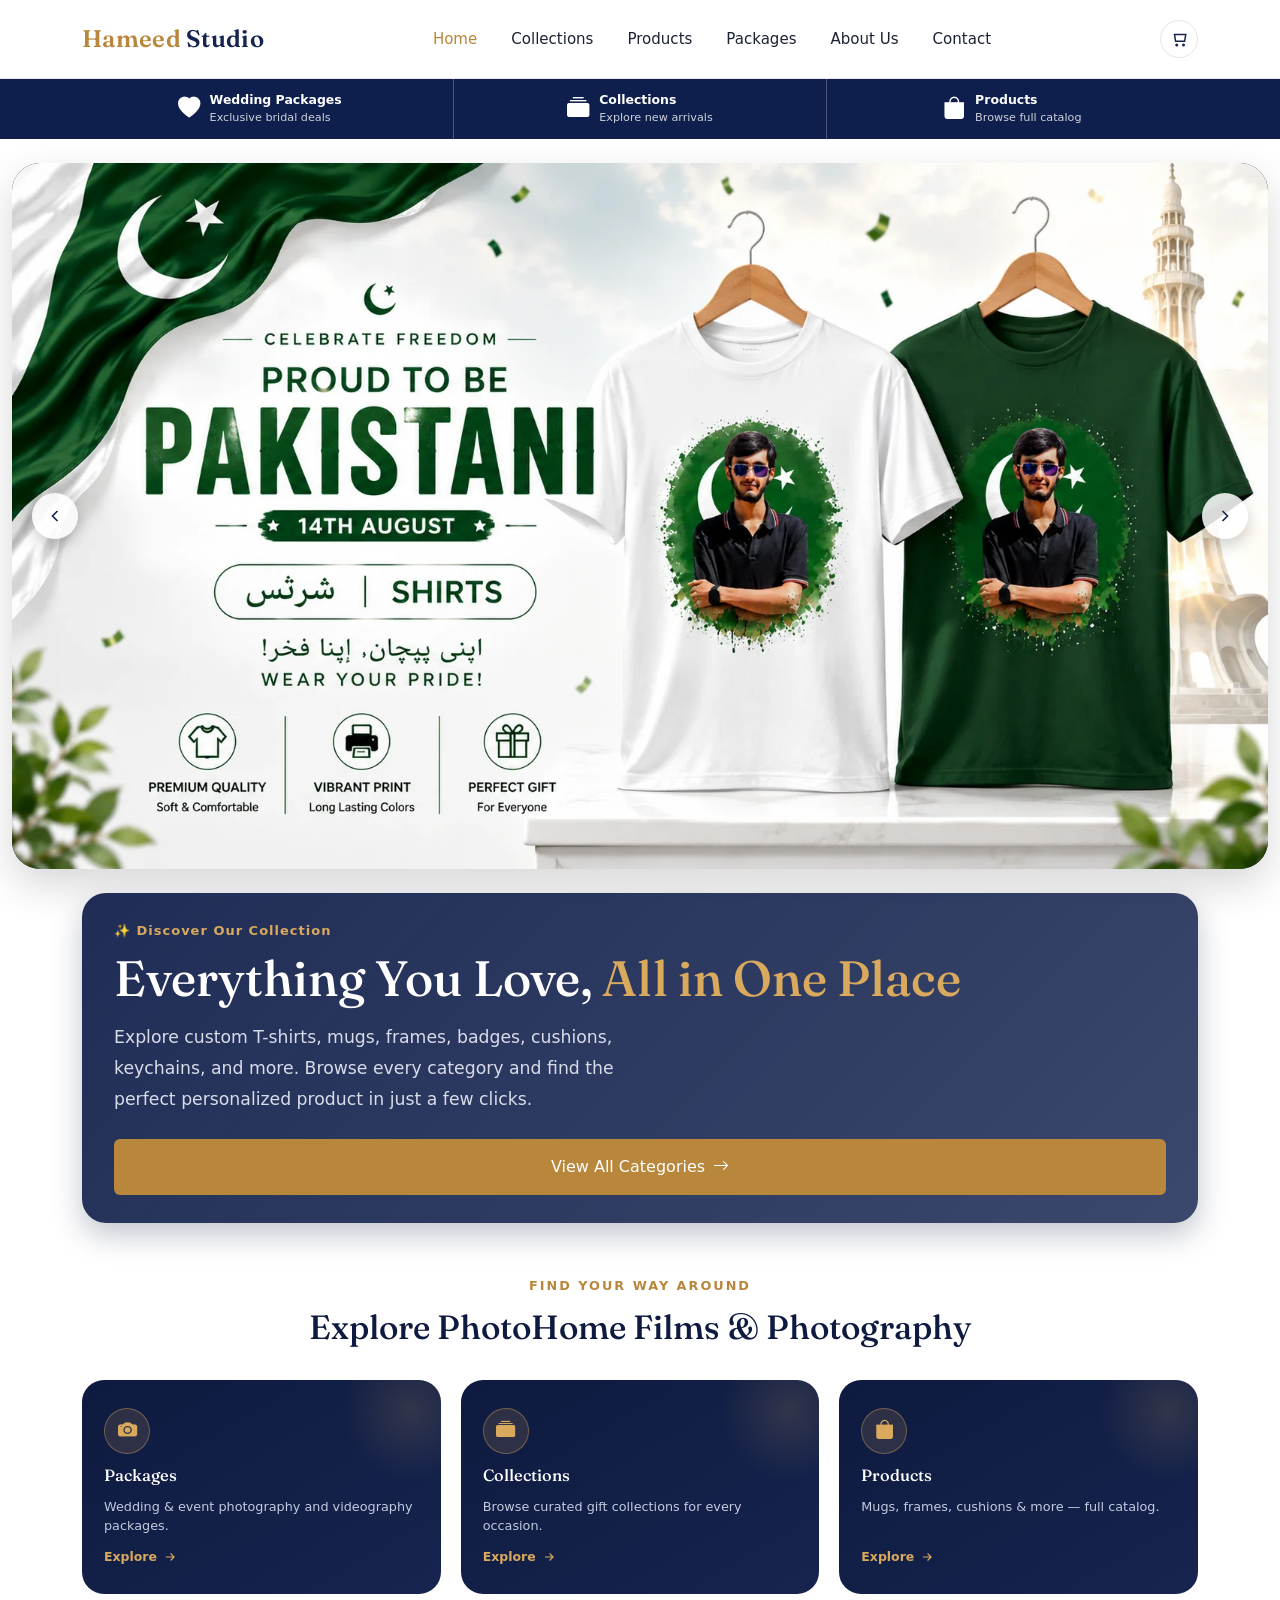
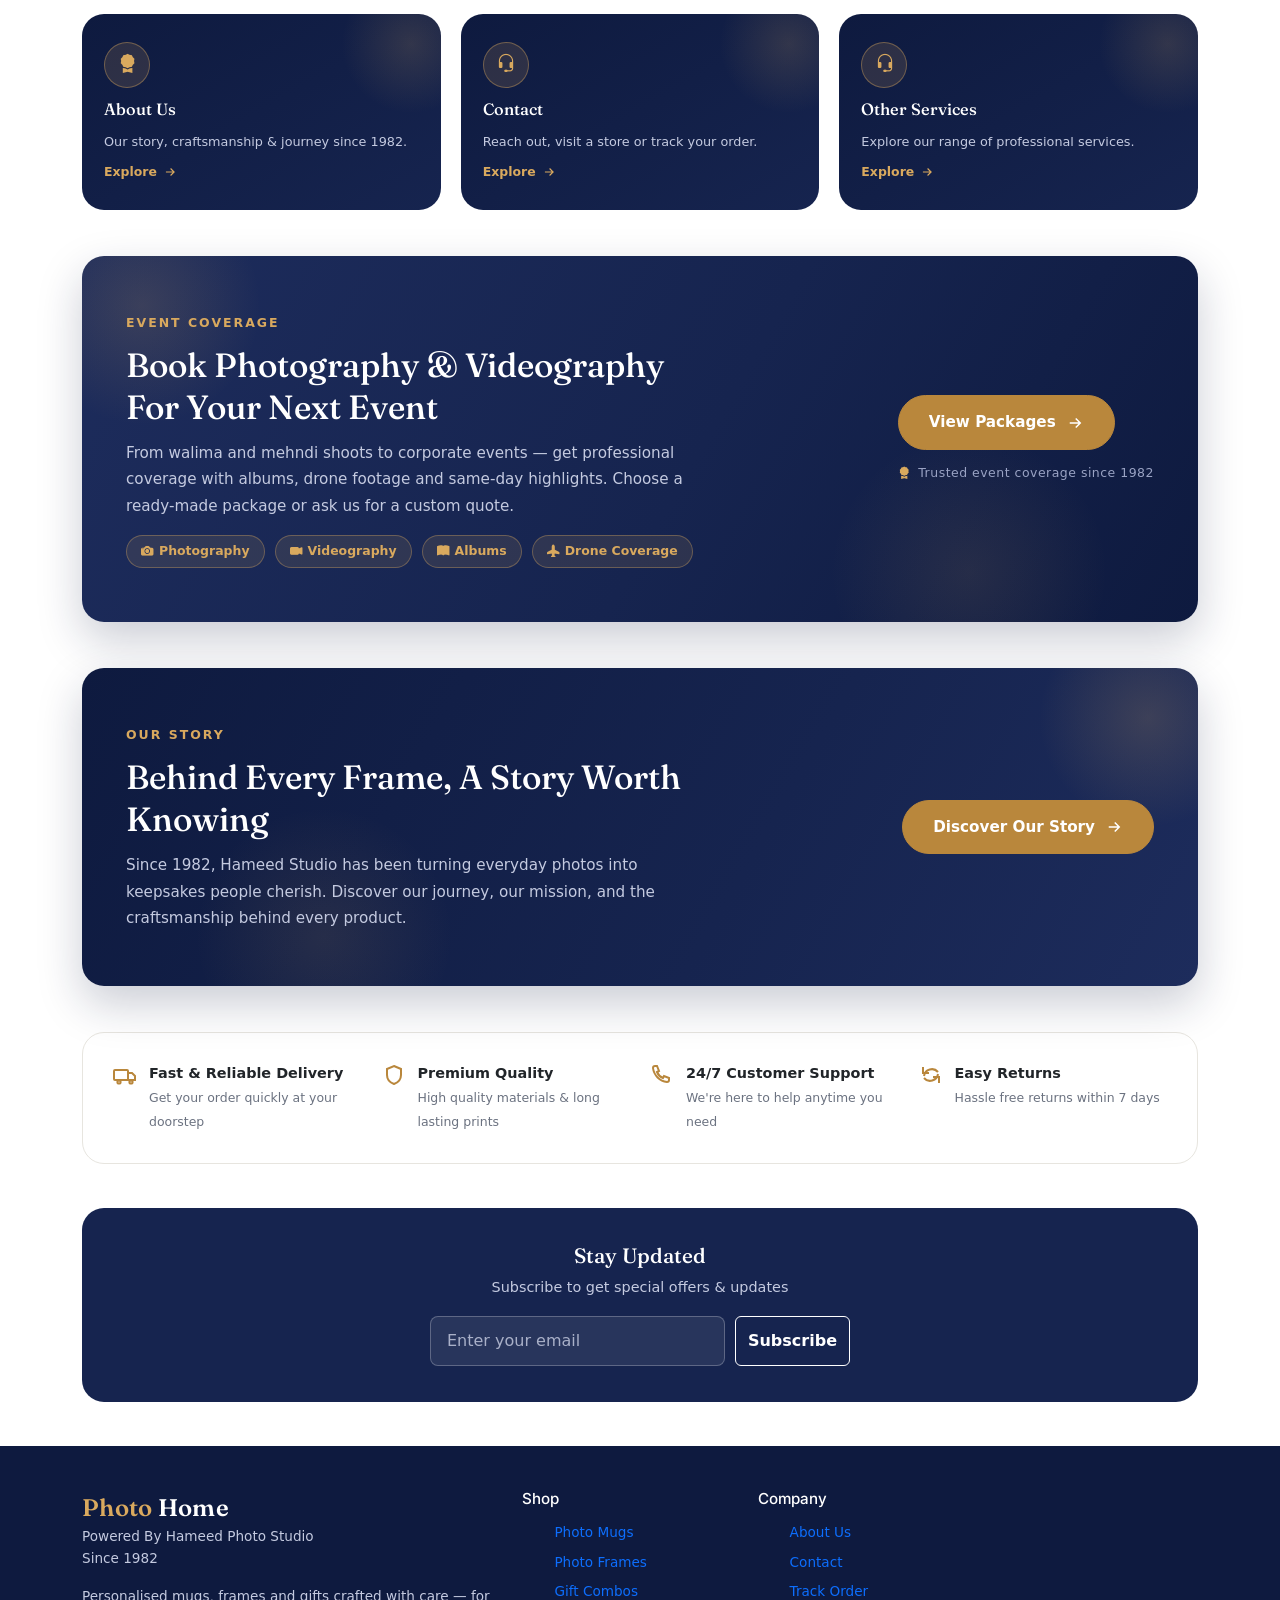
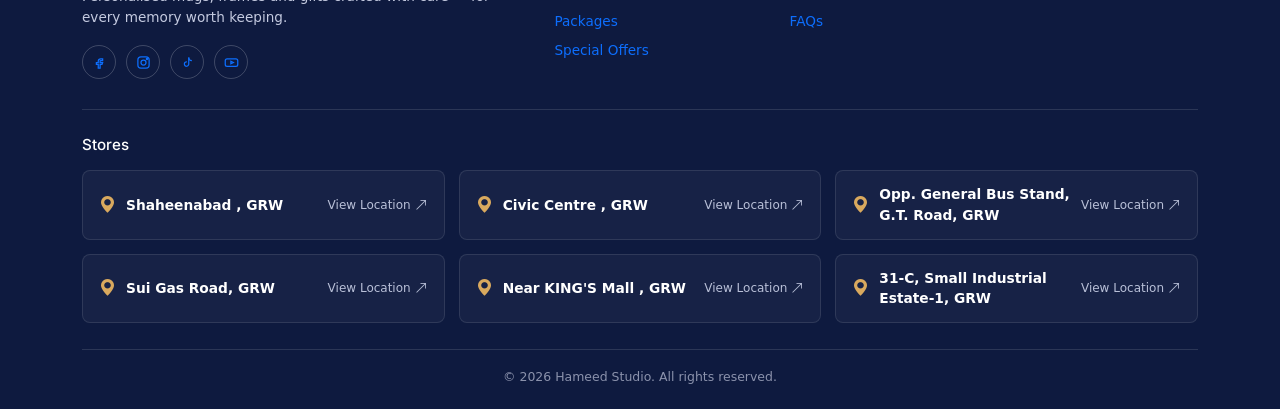
==== commit 511ca95a: "Update index.html" ====
--- a/index.html
+++ b/index.html
@@ -328,7 +328,7 @@
     }
     .explore-grid{
       display:grid;
-      grid-template-columns:repeat(5,1fr);
+      grid-template-columns:repeat(3,1fr);
       gap:20px;
     }
     .explore-card{
@@ -607,6 +607,12 @@
             <span class="explore-icon"><i class="bi bi-headset"></i></span>
             <h3>Contact</h3>
             <p>Reach out, visit a store or track your order.</p>
+            <span class="explore-arrow">Explore <svg viewBox="0 0 24 24" fill="none" stroke="currentColor" stroke-width="2"><path d="M5 12h14M13 6l6 6-6 6"/></svg></span>
+          </a>
+           <a href="services.html" class="explore-card">
+            <span class="explore-icon"><i class="bi bi-headset"></i></span>
+            <h3> Other Services</h3>
+            <p>Explore our range of professional services.</p>
             <span class="explore-arrow">Explore <svg viewBox="0 0 24 24" fill="none" stroke="currentColor" stroke-width="2"><path d="M5 12h14M13 6l6 6-6 6"/></svg></span>
           </a>
         </div>
@@ -921,4 +927,6 @@
   </script>
 </body>
 
-</html>+</html>
+
+</html>
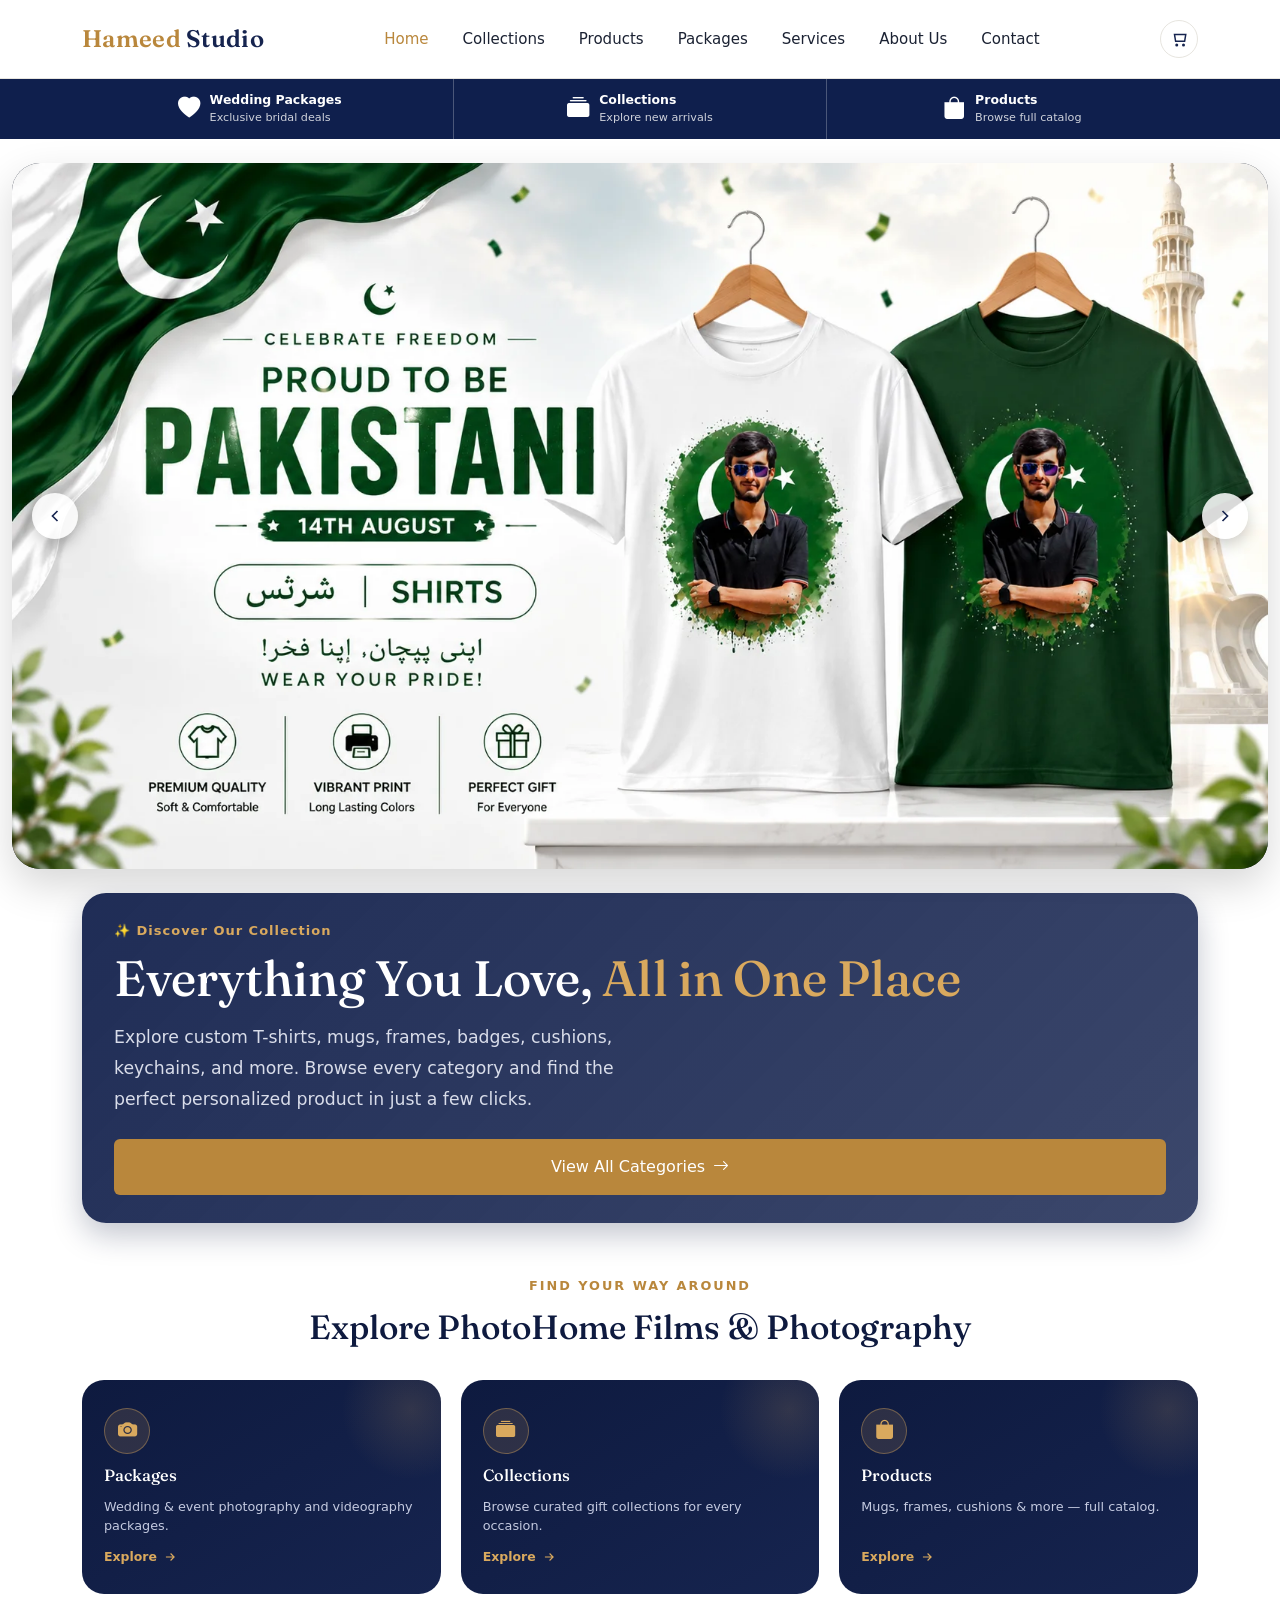
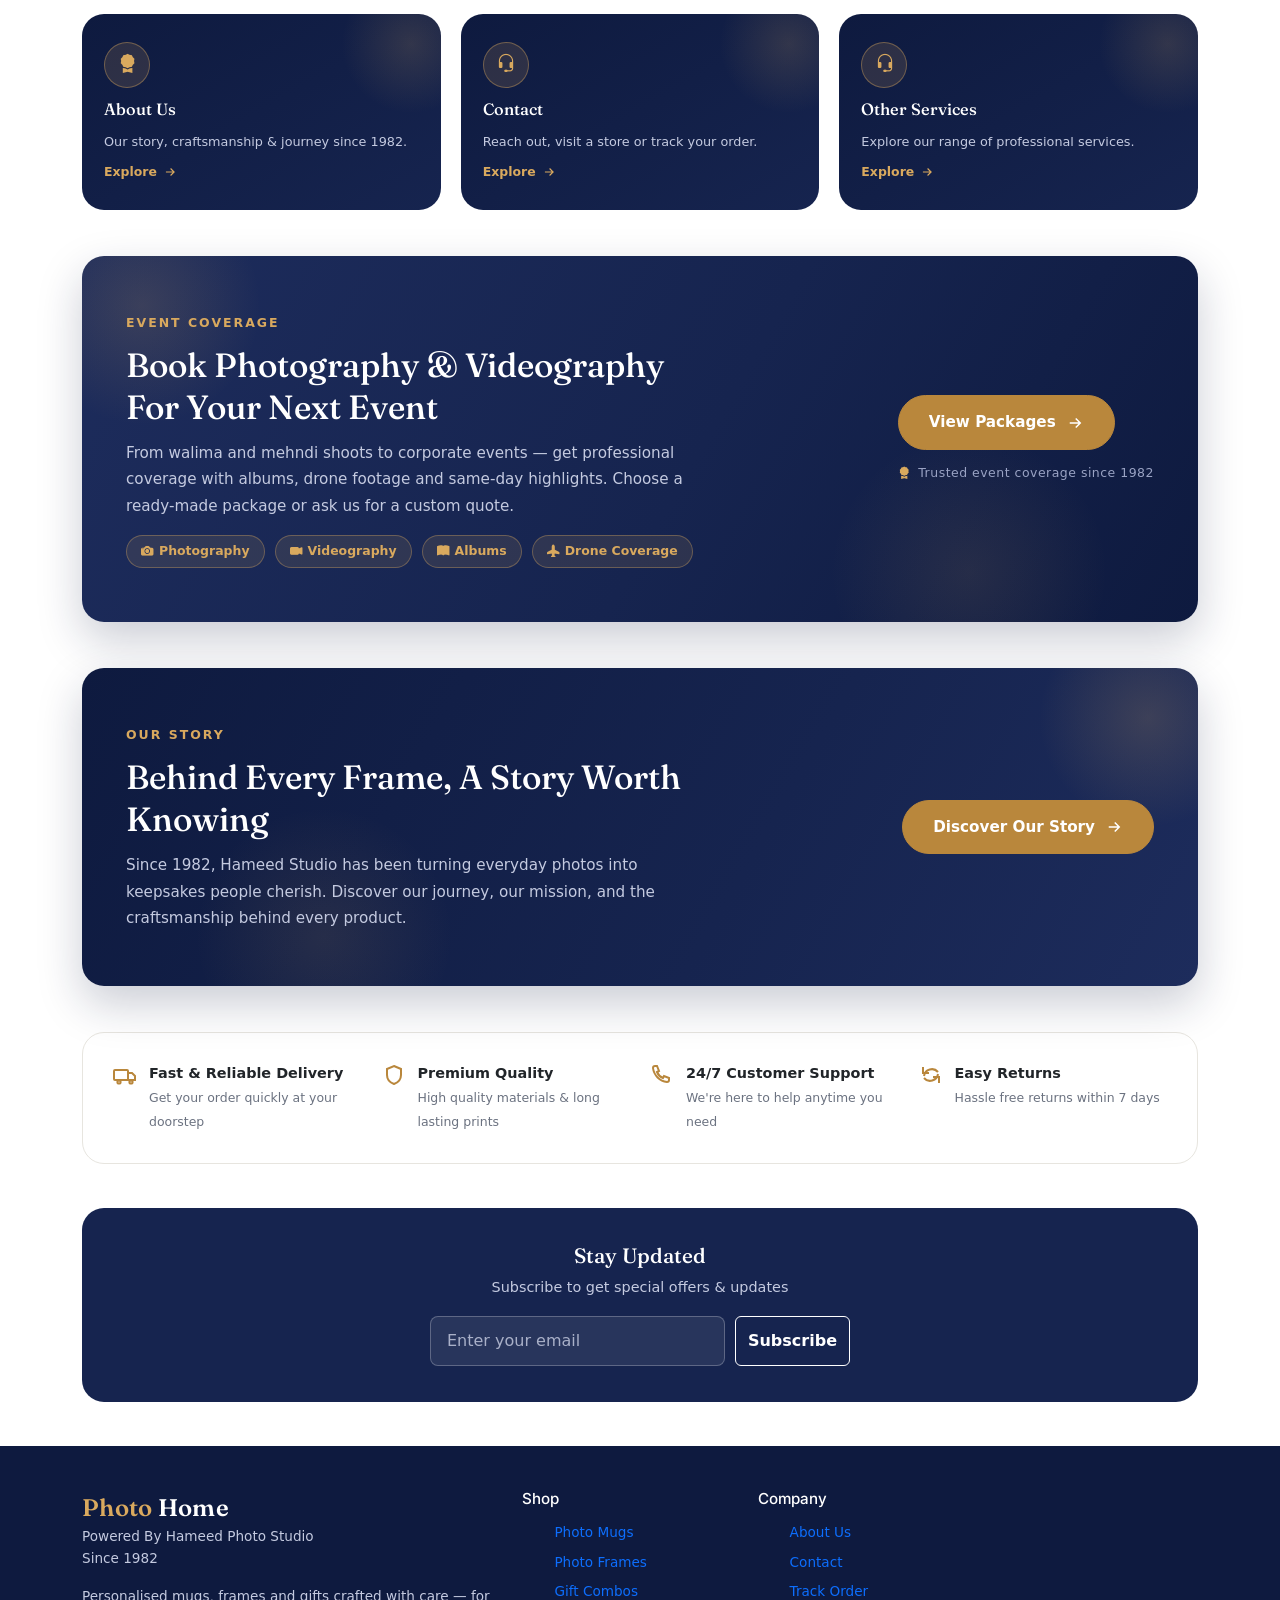
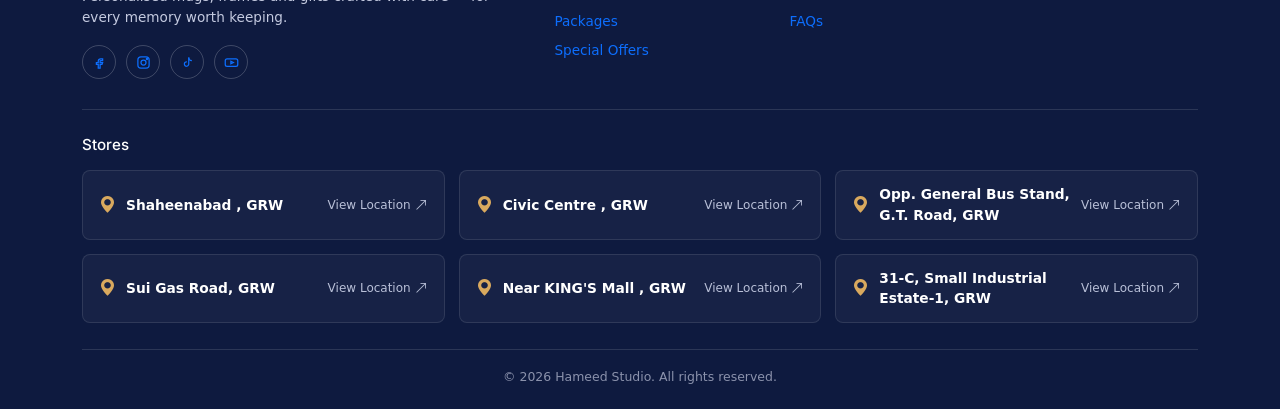
==== commit 4d1cd60e: "Update index.html" ====
--- a/index.html
+++ b/index.html
@@ -431,6 +431,7 @@
           <a href="./coll.html">Collections</a>
           <a href="products.html">Products</a>
           <a href="packages.html">Packages</a>
+          <a href="services.html">Services</a>
           <a href="about.html">About Us</a>
           <a href="contact.html">Contact</a>
         </nav>
@@ -457,6 +458,7 @@
         <a href="coll.html">Collections</a>
         <a href="products.html">Products</a>
         <a href="packages.html">Packages</a>
+        <a href="services.html">Services</a>
         <a href="about.html">About Us</a>
         <a href="contact.html">Contact</a>
       </nav>
